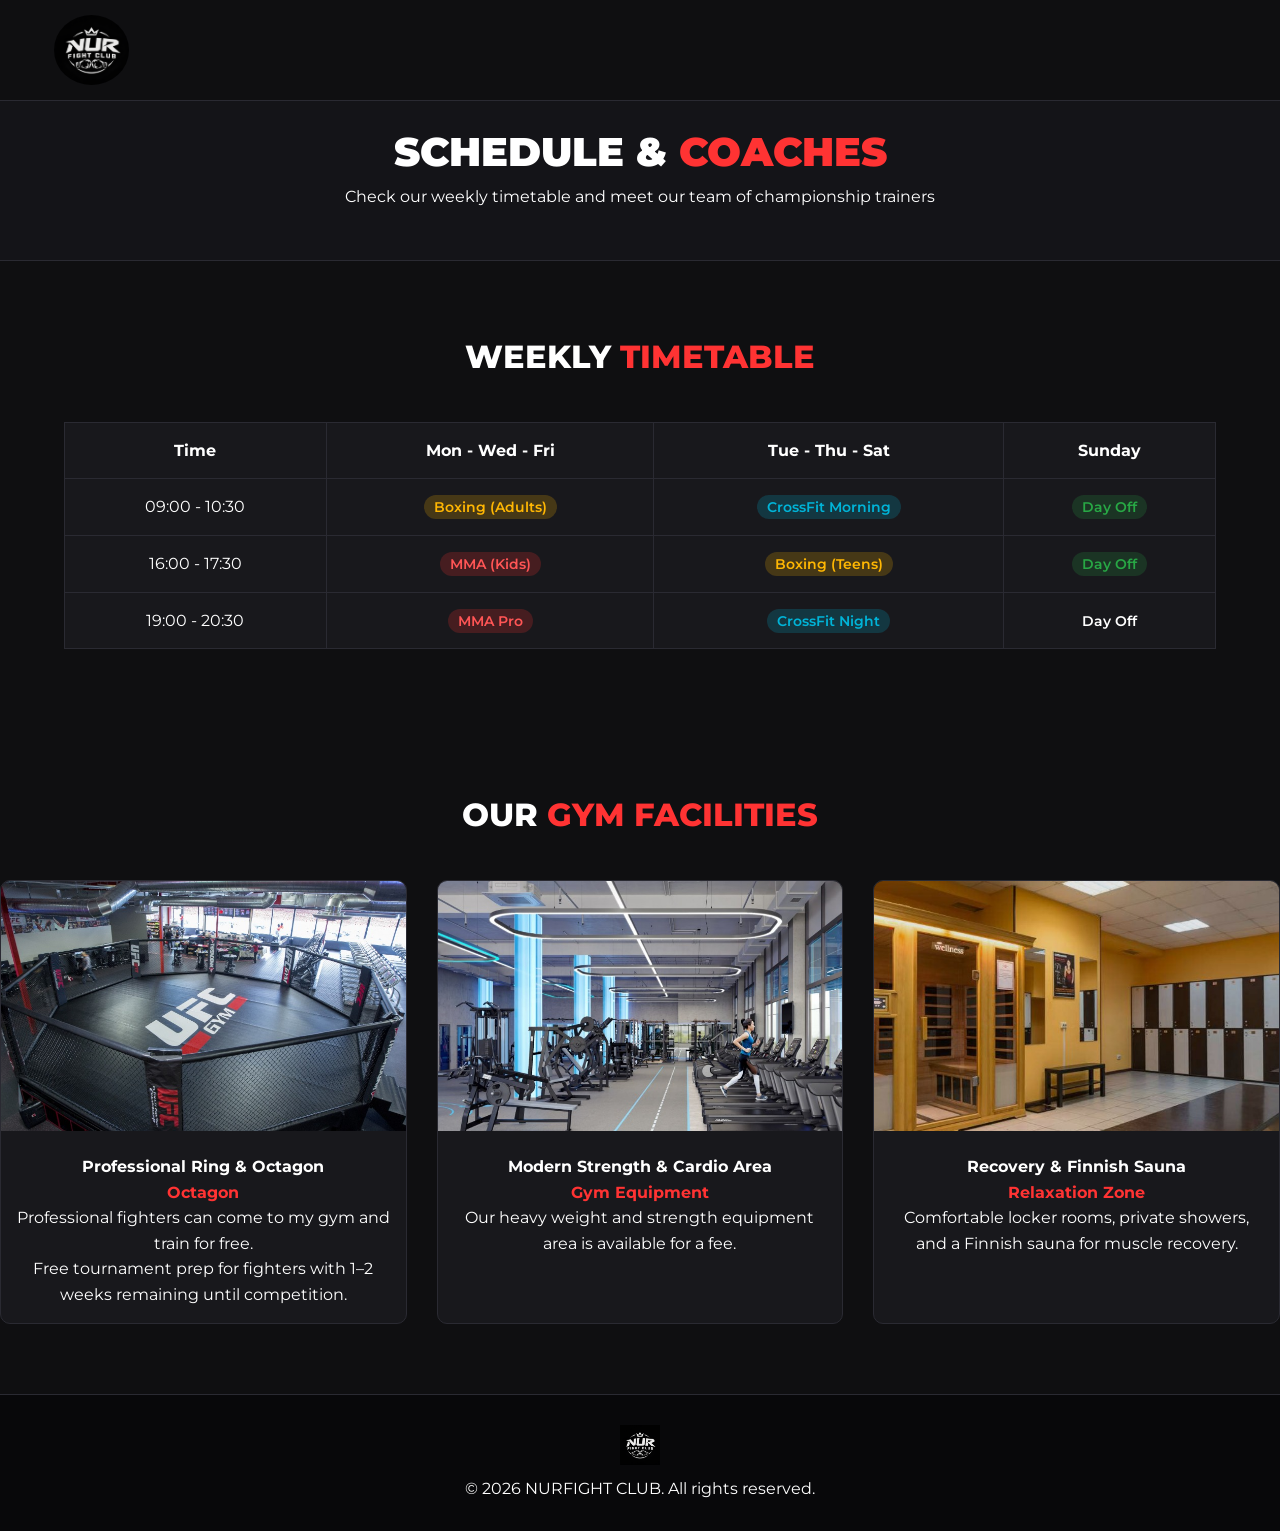
==== index.html @ b43239bb "Add files via upload" ====
<!DOCTYPE html>
<html lang="en">
<head>
  <meta charset="UTF-8">
  <meta name="viewport" content="width=device-width, initial-scale=1.0">
  <title>NURFIGHT CLUB | Schedule & Coaches</title>
  <link rel="stylesheet" href="style.css">
  <link rel="preconnect" href="https://fonts.googleapis.com">
  <link rel="preconnect" href="https://fonts.gstatic.com" crossorigin>
  <link href="https://fonts.googleapis.com/css2?family=Montserrat:wght@400;600;700;800;900&display=swap" rel="stylesheet">
  <link rel="stylesheet" href="https://cdnjs.cloudflare.com/ajax/libs/font-awesome/6.4.0/css/all.min.css">
</head>
<body>

  <nav class="navbar">
    <div class="container nav-container">
      <a href="index.html" class="logo">
        <img src="logo.png.png" alt="NURFIGHT CLUB Logo" style="height: 70px;  width: 75px; border-radius: 50%; vertical-align: middle; transform: translateX(-10px);">
      </a>
      
      <ul class="nav-links">
        
      </ul>
      
    </div>
  </nav>

  <!-- Page Header Banner -->
  <header class="page-header">
    <div class="container">
      <h1>SCHEDULE & <span>COACHES</span></h1>
      <p>Check our weekly timetable and meet our team of championship trainers</p>
    </div>
  </header>

  <!-- Schedule Table Section -->
  <section class="section schedule-section">
    <div class="container">
      <div class="section-header center">
        <h2 class="section-title">WEEKLY <span>TIMETABLE</span></h2>
      </div>

      <div class="table-responsive">
        <table class="schedule-table">
          <thead>
            <tr>
              <th>Time</th>
              <th>Mon - Wed - Fri</th>
              <th>Tue - Thu - Sat</th>
              <th>Sunday</th>
            </tr>
          </thead>
          <tbody>
            <tr>
              <td>09:00 - 10:30</td>
              <td><span class="tag tag-box">Boxing (Adults)</span></td>
              <td><span class="tag tag-fit">CrossFit Morning</span></td>
              <td><span class="tag tag-free">Day Off</span></td>
            </tr>
            <tr>
              <td>16:00 - 17:30</td>
              <td><span class="tag tag-mma">MMA (Kids)</span></td>
              <td><span class="tag tag-box">Boxing (Teens)</span></td>
              <td><span class="tag tag-free">Day Off</span></td>
            </tr>
            <tr>
              <td>19:00 - 20:30</td>
              <td><span class="tag tag-mma">MMA Pro</span></td>
              <td><span class="tag tag-fit">CrossFit Night</span></td>
              <td><span class="tag tag-off">Day Off</span></td>
            </tr>
          </tbody>
        </table>
      </div>
    </div>
  </section>

  <!-- Coaches Section -->
  <section class="section coaches-section">
    <div class="container">
      <div class="section-header center">
        <h2 class="section-title">OUR <span>GYM FACILITIES</span></h2>
      </div>

      </div>

      <div class="grid-3">
        <!-- Facility Card 1 -->
        <div class="coach-card">
          <img src="photot.png3.jpeg" alt="Octagon & Ring Zone">
          <div class="coach-info">
            <h4>Professional Ring & Octagon</h4>
            <span class="role">Octagon</span>
            <p>Professional fighters can come to my gym and train for free.</p>
            <p>Free tournament prep for fighters with 1–2 weeks remaining until competition.</p>
          </div>
        </div>

        <!-- Facility Card 2 -->
        <div class="coach-card">
          <img src="photo.png4.jpeg" alt="Heavy Weights Zone">
          <div class="coach-info">
            <h4>Modern Strength & Cardio Area</h4>
            <span class="role">Gym Equipment</span>
            <p>Our heavy weight and strength equipment area is available for a fee.</p>
          </div>
        </div>

        <!-- Facility Card 3 -->
        <div class="coach-card">
          <img src="photo.png2.jpeg" alt="Recovery & Sauna Area">
          <div class="coach-info">
            <h4>Recovery & Finnish Sauna</h4>
            <span class="role">Relaxation Zone</span>
            <p>Comfortable locker rooms, private showers, and a Finnish sauna for muscle recovery.</p>
          </div>
        </div>
      </div>
    </div>
  </section>

  <!-- Footer -->
  <footer class="footer">
    <div class="container footer-content">
      <a href="index.html" class="logo">
        <img src="logo.png.png" alt="NURFIGHT CLUB Logo" style="height: 40px;">
      </a>
      <p>&copy; 2026 NURFIGHT CLUB. All rights reserved.</p>
    </div>
  </footer>

</body>
</html>
---- style.css ----
:root {
  --primary-color: #ff3333;
  --primary-hover: #cc0000;
  --bg-dark: #0f0f11;
  --bg-card: #18181c;
  --text-main: #ffffff;
  --text-muted: #a0a0aa;
  --border-color: #2a2a32;
  --font-family: 'Montserrat', sans-serif;
  --transition: all 0.3s ease;
}

* {
  margin: 0;
  padding: 0;
  box-sizing: border-box;
}

body {
  font-family: var(--font-family);
  background-color: var(--bg-dark);
  color: var(--text-main);
  line-height: 1.6;
}

.container {
  width: 90%;
  max-width: 1200px;
  margin: 0 auto;
}

.section {
  padding: 70px 0;
}

.section-title {
  font-size: 2rem;
  font-weight: 800;
  text-transform: uppercase;
}

.section-title span {
  color: var(--primary-color);
}

.center { text-align: center; margin-bottom: 40px; }

/* Grids */
.grid-2 {
  display: grid;
  grid-template-columns: repeat(2, 1fr);
  gap: 40px;
  align-items: center;
}

.grid-3 {
  display: grid;
  grid-template-columns: repeat(3, 1fr);
  gap: 30px;
}

/* Navbar */
.navbar {
  position: fixed;
  top: 0;
  left: 0;
  width: 100%;
  background: rgba(15, 15, 17, 0.95);
  backdrop-filter: blur(8px);
  z-index: 1000;
  padding: 15px 0;
  border-bottom: 1px solid var(--border-color);
}

.nav-container {
  display: flex;
  justify-content: space-between;
  align-items: center;
}

.logo {
  font-size: 1.5rem;
  font-weight: 900;
  color: #fff;
  text-decoration: none;
}

.logo span { color: var(--primary-color); }

.nav-links {
  display: flex;
  list-style: none;
  gap: 20px;
}

.nav-links a {
  color: var(--text-main);
  text-decoration: none;
  font-weight: 600;
}

.nav-links a.active, .nav-links a:hover {
  color: var(--primary-color);
}

/* Buttons */
.btn {
  display: inline-block;
  padding: 10px 24px;
  border-radius: 6px;
  font-weight: 700;
  text-decoration: none;
  text-transform: uppercase;
  transition: var(--transition);
  border: 2px solid transparent;
}

.btn-primary { background: var(--primary-color); color: #fff; }
.btn-primary:hover { background: var(--primary-hover); }

.btn-outline { background: transparent; border-color: #fff; color: #fff; }
.btn-outline:hover { background: #fff; color: #000; }

.full-width { width: 100%; text-align: center; }

/* Hero & Page Header */
.hero {
  position: relative;
  min-height: 80vh;
  display: flex;
  align-items: center;
  background: url('https://images.unsplash.com/photo-1517838277536-f5f99be501cd?auto=format&fit=crop&w=1920&q=80') center/cover;
  padding-top: 80px;
}

.hero-overlay {
  position: absolute;
  top: 0; left: 0; width: 100%; height: 100%;
  background: rgba(15, 15, 17, 0.85);
}

.hero-content { position: relative; z-index: 1; }

.page-header {
  padding: 120px 0 50px 0;
  background: #141418;
  text-align: center;
  border-bottom: 1px solid var(--border-color);
}

.page-header h1 { font-size: 2.5rem; font-weight: 900; }
.page-header h1 span { color: var(--primary-color); }

/* About & Services */
.about-img-box img {
  width: 100%;
  border-radius: 10px;
}

.card {
  background: var(--bg-card);
  padding: 25px;
  border-radius: 10px;
  border: 1px solid var(--border-color);
}

.service-icon {
  font-size: 2rem;
  color: var(--primary-color);
  margin-bottom: 15px;
}

/* Coaches */
.coach-card {
  background: var(--bg-card);
  border-radius: 10px;
  overflow: hidden;
  border: 1px solid var(--border-color);
  text-align: center;
}

.coach-card img {
  width: 100%;
  height: 250px;
  object-fit: cover;
}

.coach-info { padding: 15px; }
.coach-info .role { color: var(--primary-color); font-weight: 700; display: block; }

/* Schedule Table */
.table-responsive { overflow-x: auto; }
.schedule-table {
  width: 100%;
  border-collapse: collapse;
  background: var(--bg-card);
}

.schedule-table th, .schedule-table td {
  padding: 15px;
  text-align: center;
  border: 1px solid var(--border-color);
}

.tag {
  padding: 4px 10px;
  border-radius: 15px;
  font-size: 0.85rem;
  font-weight: 600;
}
.tag-mma { background: rgba(255, 51, 51, 0.2); color: #ff5555; }
.tag-box { background: rgba(255, 183, 3, 0.2); color: #ffb703; }
.tag-fit { background: rgba(0, 180, 216, 0.2); color: #00b4d8; }
.tag-free { background: rgba(40, 167, 69, 0.2); color: #28a745; }

/* Contact Form */
.contact-form-box {
  background: var(--bg-card);
  padding: 30px;
  border-radius: 10px;
  border: 1px solid var(--border-color);
}

.form-group { margin-bottom: 15px; }
.form-group label { display: block; margin-bottom: 5px; }
.form-group input {
  width: 100%;
  padding: 10px;
  background: var(--bg-dark);
  border: 1px solid var(--border-color);
  color: #fff;
  border-radius: 5px;
}

/* Footer */
.footer {
  background: #08080a;
  padding: 30px 0;
  text-align: center;
  border-top: 1px solid var(--border-color);
}

/* Responsive */
@media (max-width: 768px) {
  .grid-2, .grid-3 { grid-template-columns: 1fr; }
  .nav-links { display: none; }
}
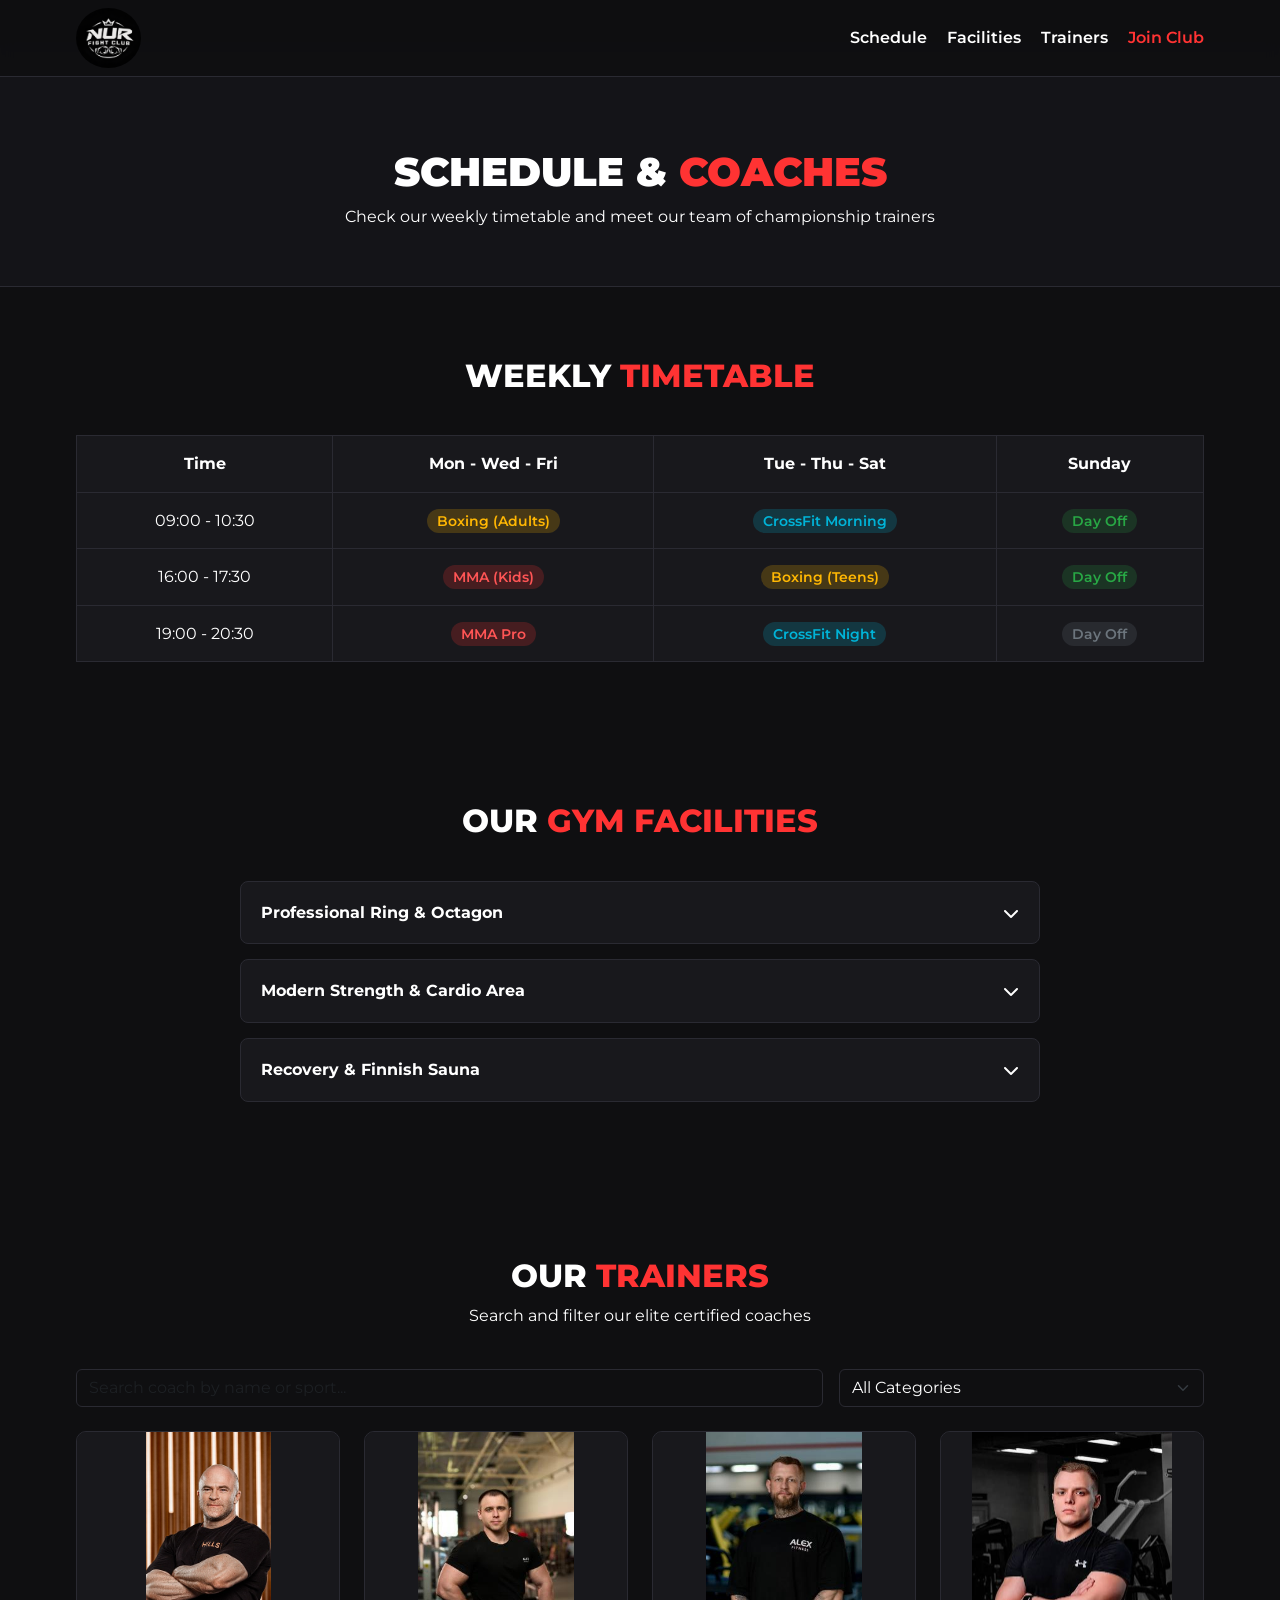
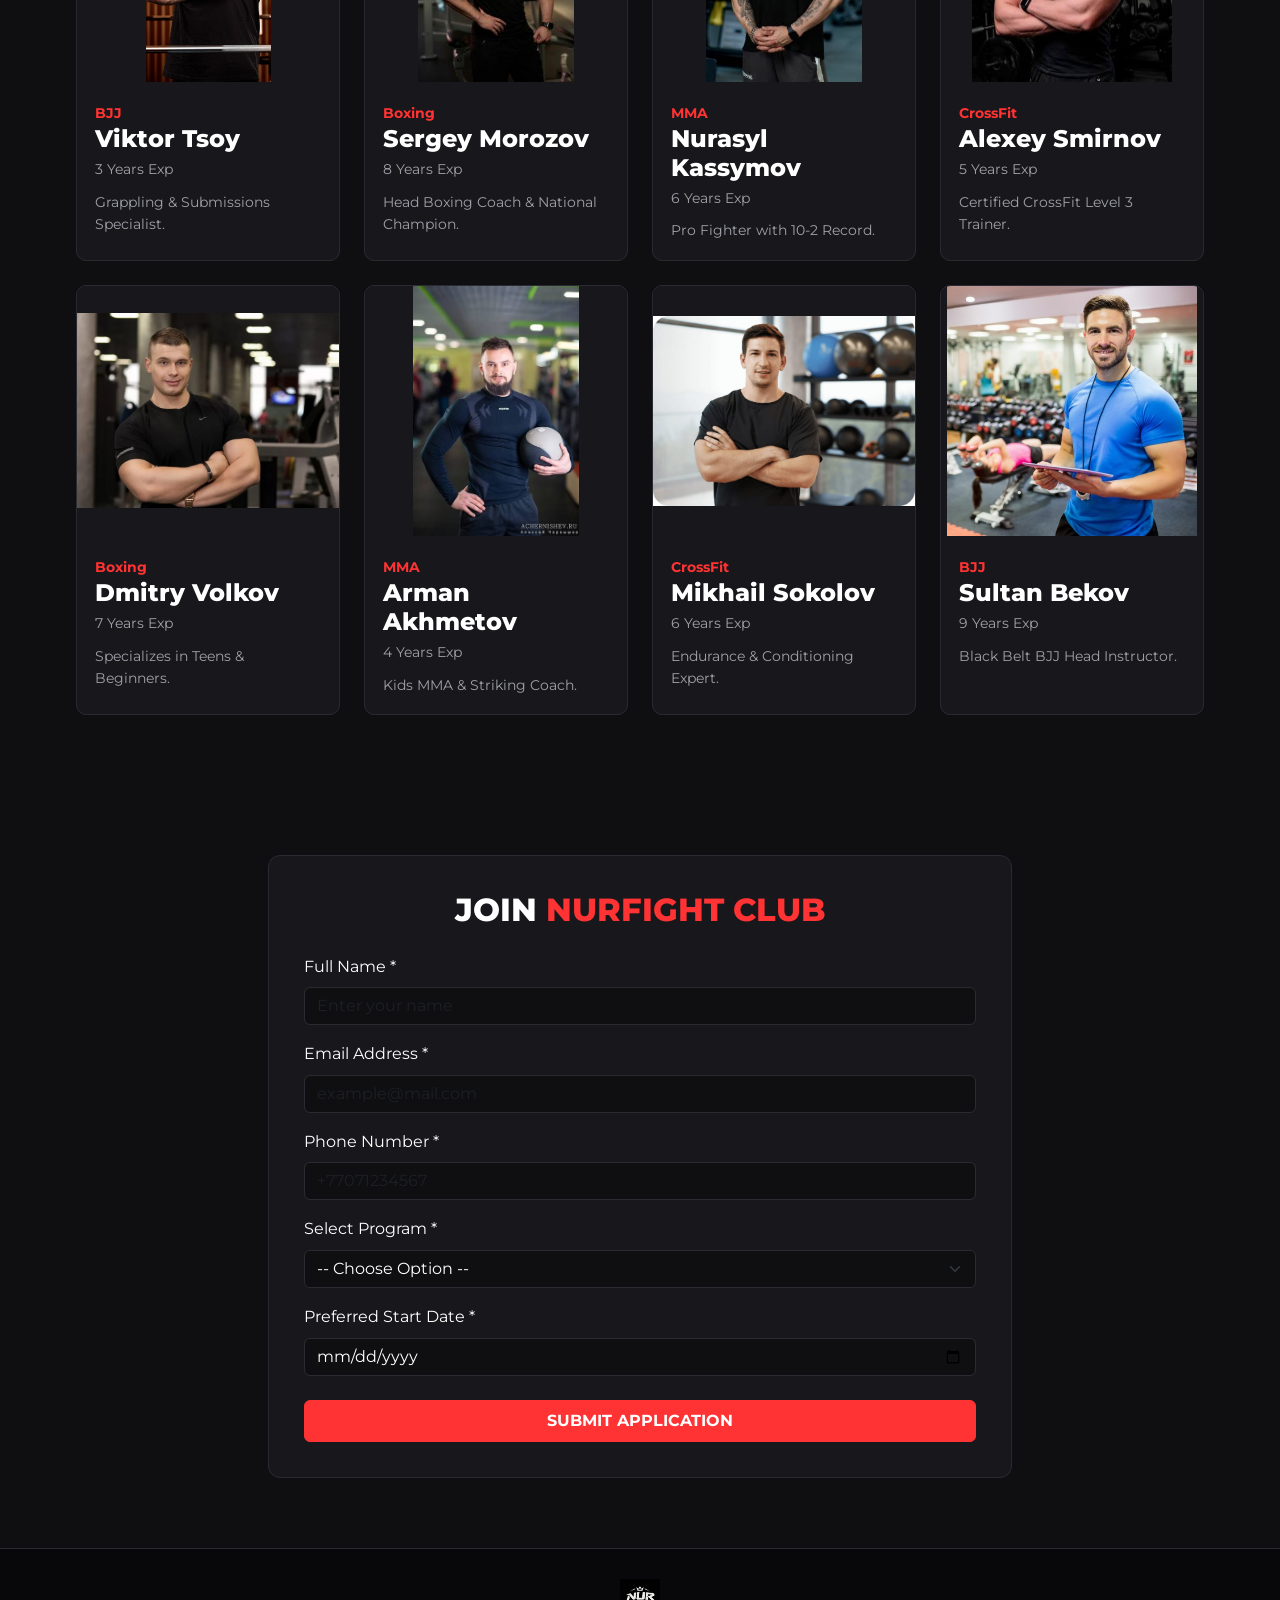
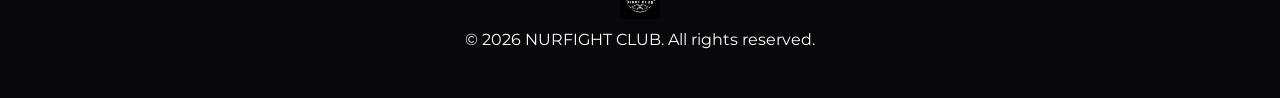
==== commit 3123b41d: "Add files via upload" ====
--- a/index.html
+++ b/index.html
@@ -4,6 +4,11 @@
   <meta charset="UTF-8">
   <meta name="viewport" content="width=device-width, initial-scale=1.0">
   <title>NURFIGHT CLUB | Schedule & Coaches</title>
+
+   
+      
+  <!-- Bootstrap 5 CSS -->
+  <link href="https://cdn.jsdelivr.net/npm/bootstrap@5.3.0/dist/css/bootstrap.min.css" rel="stylesheet">
   <link rel="stylesheet" href="style.css">
   <link rel="preconnect" href="https://fonts.googleapis.com">
   <link rel="preconnect" href="https://fonts.gstatic.com" crossorigin>
@@ -12,21 +17,28 @@
 </head>
 <body>
 
-  <nav class="navbar">
+  <!-- Navbar -->
+  <nav class="navbar navbar-expand-lg navbar-dark bg-custom fixed-top">
     <div class="container nav-container">
       <a href="index.html" class="logo">
-        <img src="logo.png.png" alt="NURFIGHT CLUB Logo" style="height: 70px;  width: 75px; border-radius: 50%; vertical-align: middle; transform: translateX(-10px);">
+        <img src="logo.png.png" alt="NURFIGHT CLUB Logo" style="height: 60px; width: 65px; border-radius: 50%;">
       </a>
-      
-      <ul class="nav-links">
-        
-      </ul>
-      
+      <button class="navbar-toggler" type="button" data-bs-toggle="collapse" data-bs-target="#navbarNav">
+        <span class="navbar-toggler-icon"></span>
+      </button>
+      <div class="collapse navbar-collapse" id="navbarNav">
+        <ul class="navbar-menu ms-auto">
+          <li><a href="#schedule" class="nav-link-custom active">Schedule</a></li>
+          <li><a href="#facilities" class="nav-link-custom">Facilities</a></li>
+          <li><a href="#trainers" class="nav-link-custom">Trainers</a></li>
+          <li><a href="#join" class="nav-link-custom">Join Club</a></li>
+        </ul>
+      </div>
     </div>
   </nav>
 
   <!-- Page Header Banner -->
-  <header class="page-header">
+  <header class="page-header mt-5">
     <div class="container">
       <h1>SCHEDULE & <span>COACHES</span></h1>
       <p>Check our weekly timetable and meet our team of championship trainers</p>
@@ -34,7 +46,7 @@
   </header>
 
   <!-- Schedule Table Section -->
-  <section class="section schedule-section">
+  <section id="schedule" class="section schedule-section">
     <div class="container">
       <div class="section-header center">
         <h2 class="section-title">WEEKLY <span>TIMETABLE</span></h2>
@@ -75,44 +87,146 @@
     </div>
   </section>
 
-  <!-- Coaches Section -->
-  <section class="section coaches-section">
+  <!-- Gym Facilities Accordion (jQuery Feature 1) -->
+  <section id="facilities" class="section facilities-section">
     <div class="container">
       <div class="section-header center">
         <h2 class="section-title">OUR <span>GYM FACILITIES</span></h2>
       </div>
 
-      </div>
-
-      <div class="grid-3">
-        <!-- Facility Card 1 -->
-        <div class="coach-card">
-          <img src="photot.png3.jpeg" alt="Octagon & Ring Zone">
-          <div class="coach-info">
-            <h4>Professional Ring & Octagon</h4>
-            <span class="role">Octagon</span>
-            <p>Professional fighters can come to my gym and train for free.</p>
-            <p>Free tournament prep for fighters with 1–2 weeks remaining until competition.</p>
-          </div>
-        </div>
-
-        <!-- Facility Card 2 -->
-        <div class="coach-card">
-          <img src="photo.png4.jpeg" alt="Heavy Weights Zone">
-          <div class="coach-info">
-            <h4>Modern Strength & Cardio Area</h4>
-            <span class="role">Gym Equipment</span>
-            <p>Our heavy weight and strength equipment area is available for a fee.</p>
-          </div>
-        </div>
-
-        <!-- Facility Card 3 -->
-        <div class="coach-card">
-          <img src="photo.png2.jpeg" alt="Recovery & Sauna Area">
-          <div class="coach-info">
-            <h4>Recovery & Finnish Sauna</h4>
-            <span class="role">Relaxation Zone</span>
-            <p>Comfortable locker rooms, private showers, and a Finnish sauna for muscle recovery.</p>
+      <div class="facilities-accordion">
+        
+        <!-- 1-ші пункт -->
+        <div class="accordion-item-custom">
+          <div class="accordion-header-custom">
+            <span>Professional Ring & Octagon</span>
+            <i class="fas fa-chevron-down"></i>
+          </div>
+          <div class="accordion-content-custom">
+            <!-- Осы жерге сурет қосылды -->
+            <img src="photot.png3.jpeg" alt="Octagon" style="width: 100%; height: 200px; object-fit: cover; border-radius: 6px; margin-bottom: 10px;">
+            <p>Octagon for professional fighters with full prep zone and equipment.</p>
+          </div>
+        </div>
+
+        <!-- 2-ші пункт -->
+        <div class="accordion-item-custom">
+          <div class="accordion-header-custom">
+            <span>Modern Strength & Cardio Area</span>
+            <i class="fas fa-chevron-down"></i>
+          </div>
+          <div class="accordion-content-custom">
+            <!-- Осы жерге сурет қосылды -->
+            <img src="photo.png4.jpeg" alt="Gym Equipment" style="width: 100%; height: 200px; object-fit: cover; border-radius: 6px; margin-bottom: 10px;">
+            <p>Heavy weight equipment, treadmills, assault bikes, and rowing machines.</p>
+          </div>
+        </div>
+
+        <!-- 3-ші пункт -->
+        <div class="accordion-item-custom">
+          <div class="accordion-header-custom">
+            <span>Recovery & Finnish Sauna</span>
+            <i class="fas fa-chevron-down"></i>
+          </div>
+          <div class="accordion-content-custom">
+            <!-- Осы жерге сурет қосылды -->
+            <img src="photo.png2.jpeg" alt="Sauna" style="width: 100%; height: 200px; object-fit: cover; border-radius: 6px; margin-bottom: 10px;">
+            <p>Finnish sauna, ice baths, locker rooms, and private showers for fast recovery.</p>
+          </div>
+        </div>
+
+      </div>
+    </div>
+  </section>
+
+  <!-- JS Functionality: Trainers Search & Filter (Criterion 3) -->
+  <section id="trainers" class="section trainers-section">
+    <div class="container">
+      <div class="section-header center">
+        <h2 class="section-title">OUR <span>TRAINERS</span></h2>
+        <p>Search and filter our elite certified coaches</p>
+      </div>
+
+      <!-- Controls -->
+      <div class="row g-3 mb-4">
+        <div class="col-md-8">
+          <input type="text" id="searchInput" class="form-control bg-dark text-white border-secondary" placeholder="Search coach by name or sport...">
+        </div>
+        <div class="col-md-4">
+          <select id="categoryFilter" class="form-select bg-dark text-white border-secondary">
+            <option value="All">All Categories</option>
+            <option value="Boxing">Boxing</option>
+            <option value="MMA">MMA</option>
+            <option value="CrossFit">CrossFit</option>
+            <option value="BJJ">BJJ</option>
+          </select>
+        </div>
+      </div>
+
+      <!-- Container where JS renders 8 trainer objects dynamically -->
+      <div id="trainersGrid" class="row g-4"></div>
+      <div id="noResults" class="text-center text-muted my-4 style-none" style="display: none;">
+        <h4>No trainers found matching your criteria</h4>
+      </div>
+    </div>
+  </section>
+
+  <!-- Bootstrap Form with JS Validation (Criterion 2 & 5) -->
+  <section id="join" class="section join-section">
+    <div class="container">
+      <div class="row justify-content-center">
+        <div class="col-lg-8">
+          <div class="contact-form-box">
+            <h2 class="section-title text-center mb-4">JOIN <span>NURFIGHT CLUB</span></h2>
+            
+            <div id="formSuccessAlert" class="alert alert-success d-none" role="alert">
+              <i class="fas fa-check-circle me-2"></i> Registration successful! Our manager will contact you soon.
+            </div>
+
+            <form id="membershipForm" novalidate>
+              <!-- Field 1: Full Name -->
+              <div class="form-group mb-3">
+                <label for="fullName" class="form-label">Full Name *</label>
+                <input type="text" class="form-control" id="fullName" placeholder="Enter your name">
+                <div class="invalid-feedback" id="fullNameError">Please enter at least 3 characters.</div>
+              </div>
+
+              <!-- Field 2: Email -->
+              <div class="form-group mb-3">
+                <label for="email" class="form-label">Email Address *</label>
+                <input type="email" class="form-control" id="email" placeholder="example@mail.com">
+                <div class="invalid-feedback" id="emailError">Please enter a valid email address.</div>
+              </div>
+
+              <!-- Field 3: Phone -->
+              <div class="form-group mb-3">
+                <label for="phone" class="form-label">Phone Number *</label>
+                <input type="tel" class="form-control" id="phone" placeholder="+77071234567">
+                <div class="invalid-feedback" id="phoneError">Phone number must be at least 10 digits.</div>
+              </div>
+
+              <!-- Field 4: Program Selection -->
+              <div class="form-group mb-3">
+                <label for="program" class="form-label">Select Program *</label>
+                <select class="form-select bg-dark text-white border-secondary" id="program">
+                  <option value="">-- Choose Option --</option>
+                  <option value="boxing">Boxing (Adults / Teens)</option>
+                  <option value="mma">MMA (Pro / Kids)</option>
+                  <option value="crossfit">CrossFit</option>
+                  <option value="vip">Personal Training (VIP)</option>
+                </select>
+                <div class="invalid-feedback" id="programError">Please select a program.</div>
+              </div>
+
+              <!-- Field 5: Preferred Start Date -->
+              <div class="form-group mb-4">
+                <label for="startDate" class="form-label">Preferred Start Date *</label>
+                <input type="date" class="form-control" id="startDate">
+                <div class="invalid-feedback" id="startDateError">Please choose a valid date.</div>
+              </div>
+
+              <button type="submit" class="btn btn-primary full-width py-2">Submit Application</button>
+            </form>
           </div>
         </div>
       </div>
@@ -125,9 +239,13 @@
       <a href="index.html" class="logo">
         <img src="logo.png.png" alt="NURFIGHT CLUB Logo" style="height: 40px;">
       </a>
-      <p>&copy; 2026 NURFIGHT CLUB. All rights reserved.</p>
+      <p class="mt-2">&copy; 2026 NURFIGHT CLUB. All rights reserved.</p>
     </div>
   </footer>
 
+  <!-- Scripts -->
+  <script src="https://code.jquery.com/jquery-3.6.4.min.js"></script>
+  <script src="https://cdn.jsdelivr.net/npm/bootstrap@5.3.0/dist/js/bootstrap.bundle.min.js"></script>
+  <script src="script.js"></script>
 </body>
 </html>
--- a/style.css
+++ b/style.css
@@ -45,104 +45,52 @@
 
 .center { text-align: center; margin-bottom: 40px; }
 
-/* Grids */
-.grid-2 {
-  display: grid;
-  grid-template-columns: repeat(2, 1fr);
-  gap: 40px;
-  align-items: center;
-}
-
-.grid-3 {
-  display: grid;
-  grid-template-columns: repeat(3, 1fr);
-  gap: 30px;
-}
-
-/* Navbar */
-.navbar {
-  position: fixed;
-  top: 0;
-  left: 0;
-  width: 100%;
-  background: rgba(15, 15, 17, 0.95);
+/* Navbar Custom */
+.bg-custom {
+  background: rgba(15, 15, 17, 0.95) !important;
   backdrop-filter: blur(8px);
-  z-index: 1000;
-  padding: 15px 0;
   border-bottom: 1px solid var(--border-color);
 }
 
-.nav-container {
-  display: flex;
-  justify-content: space-between;
-  align-items: center;
-}
-
-.logo {
-  font-size: 1.5rem;
-  font-weight: 900;
-  color: #fff;
-  text-decoration: none;
-}
-
-.logo span { color: var(--primary-color); }
-
-.nav-links {
+.navbar-menu {
   display: flex;
   list-style: none;
   gap: 20px;
-}
-
-.nav-links a {
+  margin: 0;
+  padding: 0;
+}
+
+.nav-link-custom {
   color: var(--text-main);
   text-decoration: none;
   font-weight: 600;
-}
-
-.nav-links a.active, .nav-links a:hover {
+  transition: var(--transition);
+}
+
+.nav-link-custom:hover, .nav-link-custom.active {
   color: var(--primary-color);
 }
 
 /* Buttons */
-.btn {
-  display: inline-block;
-  padding: 10px 24px;
-  border-radius: 6px;
+.btn-primary {
+  background: var(--primary-color) !important;
+  border-color: var(--primary-color) !important;
+  color: #fff !important;
   font-weight: 700;
-  text-decoration: none;
   text-transform: uppercase;
   transition: var(--transition);
-  border: 2px solid transparent;
-}
-
-.btn-primary { background: var(--primary-color); color: #fff; }
-.btn-primary:hover { background: var(--primary-hover); }
-
-.btn-outline { background: transparent; border-color: #fff; color: #fff; }
-.btn-outline:hover { background: #fff; color: #000; }
+}
+
+.btn-primary:hover {
+  background: var(--primary-hover) !important;
+  border-color: var(--primary-hover) !important;
+}
 
 .full-width { width: 100%; text-align: center; }
 
-/* Hero & Page Header */
-.hero {
-  position: relative;
-  min-height: 80vh;
-  display: flex;
-  align-items: center;
-  background: url('https://images.unsplash.com/photo-1517838277536-f5f99be501cd?auto=format&fit=crop&w=1920&q=80') center/cover;
-  padding-top: 80px;
-}
-
-.hero-overlay {
-  position: absolute;
-  top: 0; left: 0; width: 100%; height: 100%;
-  background: rgba(15, 15, 17, 0.85);
-}
-
-.hero-content { position: relative; z-index: 1; }
-
+/* Page Header */
 .page-header {
-  padding: 120px 0 50px 0;
+  padding: 100px 0 40px 0;
   background: #141418;
   text-align: center;
   border-bottom: 1px solid var(--border-color);
@@ -150,43 +98,6 @@
 
 .page-header h1 { font-size: 2.5rem; font-weight: 900; }
 .page-header h1 span { color: var(--primary-color); }
-
-/* About & Services */
-.about-img-box img {
-  width: 100%;
-  border-radius: 10px;
-}
-
-.card {
-  background: var(--bg-card);
-  padding: 25px;
-  border-radius: 10px;
-  border: 1px solid var(--border-color);
-}
-
-.service-icon {
-  font-size: 2rem;
-  color: var(--primary-color);
-  margin-bottom: 15px;
-}
-
-/* Coaches */
-.coach-card {
-  background: var(--bg-card);
-  border-radius: 10px;
-  overflow: hidden;
-  border: 1px solid var(--border-color);
-  text-align: center;
-}
-
-.coach-card img {
-  width: 100%;
-  height: 250px;
-  object-fit: cover;
-}
-
-.coach-info { padding: 15px; }
-.coach-info .role { color: var(--primary-color); font-weight: 700; display: block; }
 
 /* Schedule Table */
 .table-responsive { overflow-x: auto; }
@@ -212,24 +123,86 @@
 .tag-box { background: rgba(255, 183, 3, 0.2); color: #ffb703; }
 .tag-fit { background: rgba(0, 180, 216, 0.2); color: #00b4d8; }
 .tag-free { background: rgba(40, 167, 69, 0.2); color: #28a745; }
-
-/* Contact Form */
+.tag-off { background: rgba(108, 117, 125, 0.2); color: #6c757d; }
+
+/* Accordion (jQuery) */
+.facilities-accordion {
+  max-width: 800px;
+  margin: 0 auto;
+}
+
+.accordion-item-custom {
+  background: var(--bg-card);
+  border: 1px solid var(--border-color);
+  border-radius: 8px;
+  margin-bottom: 15px;
+  overflow: hidden;
+}
+
+.accordion-header-custom {
+  padding: 18px 20px;
+  cursor: pointer;
+  font-weight: 700;
+  display: flex;
+  justify-content: space-between;
+  align-items: center;
+  transition: var(--transition);
+}
+
+.accordion-header-custom:hover {
+  color: var(--primary-color);
+}
+
+.accordion-content-custom {
+  padding: 15px 20px;
+  display: none;
+  border-top: 1px solid var(--border-color);
+  color: var(--text-muted);
+}
+
+/* Coach/Trainer Card (JS Dynamic Rendering) */
+.trainer-card {
+  background: var(--bg-card);
+  border: 1px solid var(--border-color);
+  border-radius: 10px;
+  overflow: hidden;
+  transition: var(--transition);
+  height: 100%;
+}
+
+.trainer-card:hover {
+  transform: translateY(-5px);
+  border-color: var(--primary-color);
+}
+
+.trainer-card img {
+  width: 100%;
+  height: 220px;
+  object-fit: cover;
+}
+
+.trainer-info { padding: 18px; }
+.trainer-info h4 { font-weight: 800; margin-bottom: 5px; }
+.trainer-info .category { color: var(--primary-color); font-weight: 700; font-size: 0.9rem; }
+.trainer-info .exp { color: var(--text-muted); font-size: 0.85rem; display: block; margin-bottom: 10px; }
+
+/* Contact Form & Bootstrap Styling */
 .contact-form-box {
   background: var(--bg-card);
-  padding: 30px;
-  border-radius: 10px;
-  border: 1px solid var(--border-color);
-}
-
-.form-group { margin-bottom: 15px; }
-.form-group label { display: block; margin-bottom: 5px; }
-.form-group input {
-  width: 100%;
-  padding: 10px;
-  background: var(--bg-dark);
-  border: 1px solid var(--border-color);
-  color: #fff;
-  border-radius: 5px;
+  padding: 35px;
+  border-radius: 12px;
+  border: 1px solid var(--border-color);
+}
+
+.form-control {
+  background-color: var(--bg-dark) !important;
+  border-color: var(--border-color) !important;
+  color: #fff !important;
+}
+
+.form-control:focus, .form-select:focus {
+  border-color: var(--primary-color) !important;
+  box-shadow: 0 0 0 0.25rem rgba(255, 51, 51, 0.25) !important;
 }
 
 /* Footer */
@@ -239,9 +212,57 @@
   text-align: center;
   border-top: 1px solid var(--border-color);
 }
-
-/* Responsive */
-@media (max-width: 768px) {
-  .grid-2, .grid-3 { grid-template-columns: 1fr; }
-  .nav-links { display: none; }
+.trainer-card {
+  background: var(--bg-card);
+  border: 1px solid var(--border-color);
+  border-radius: 10px;
+  overflow: hidden;
+  transition: var(--transition);
+  height: 100%;
+}
+
+.trainer-card img {
+  width: 100%;
+  height: 250px;
+  object-fit: contain; 
+  background-color: #18181c; 
+  display: block;
+}
+
+.trainer-info {
+  padding: 18px;
+}
+
+.trainer-info h4 {
+  font-weight: 800;
+  margin-bottom: 5px;
+  color: #ffffff !important;
+}
+
+.trainer-info p {
+  color: #a0a0aa !important; 
+}
+.nav-link-custom {
+  color: var(--text-main);
+  text-decoration: none;
+  font-weight: 600;
+  transition: var(--transition);
+}
+
+/* Басылған немесе белсенді тұрған кездегі қызыл түс */
+.nav-link-custom.active, 
+.nav-link-custom:hover {
+  color: var(--primary-color) !important;
+}
+.form-select {
+  background-color: var(--bg-dark) !important;
+  color: #fff !important;
+  border: 1px solid var(--border-color) !important;
+  outline: none !important;
+  box-shadow: none !important;
+}
+
+.form-select:focus {
+  border-color: var(--primary-color) !important;
+  box-shadow: 0 0 0 0.25rem rgba(255, 51, 51, 0.25) !important;
 }
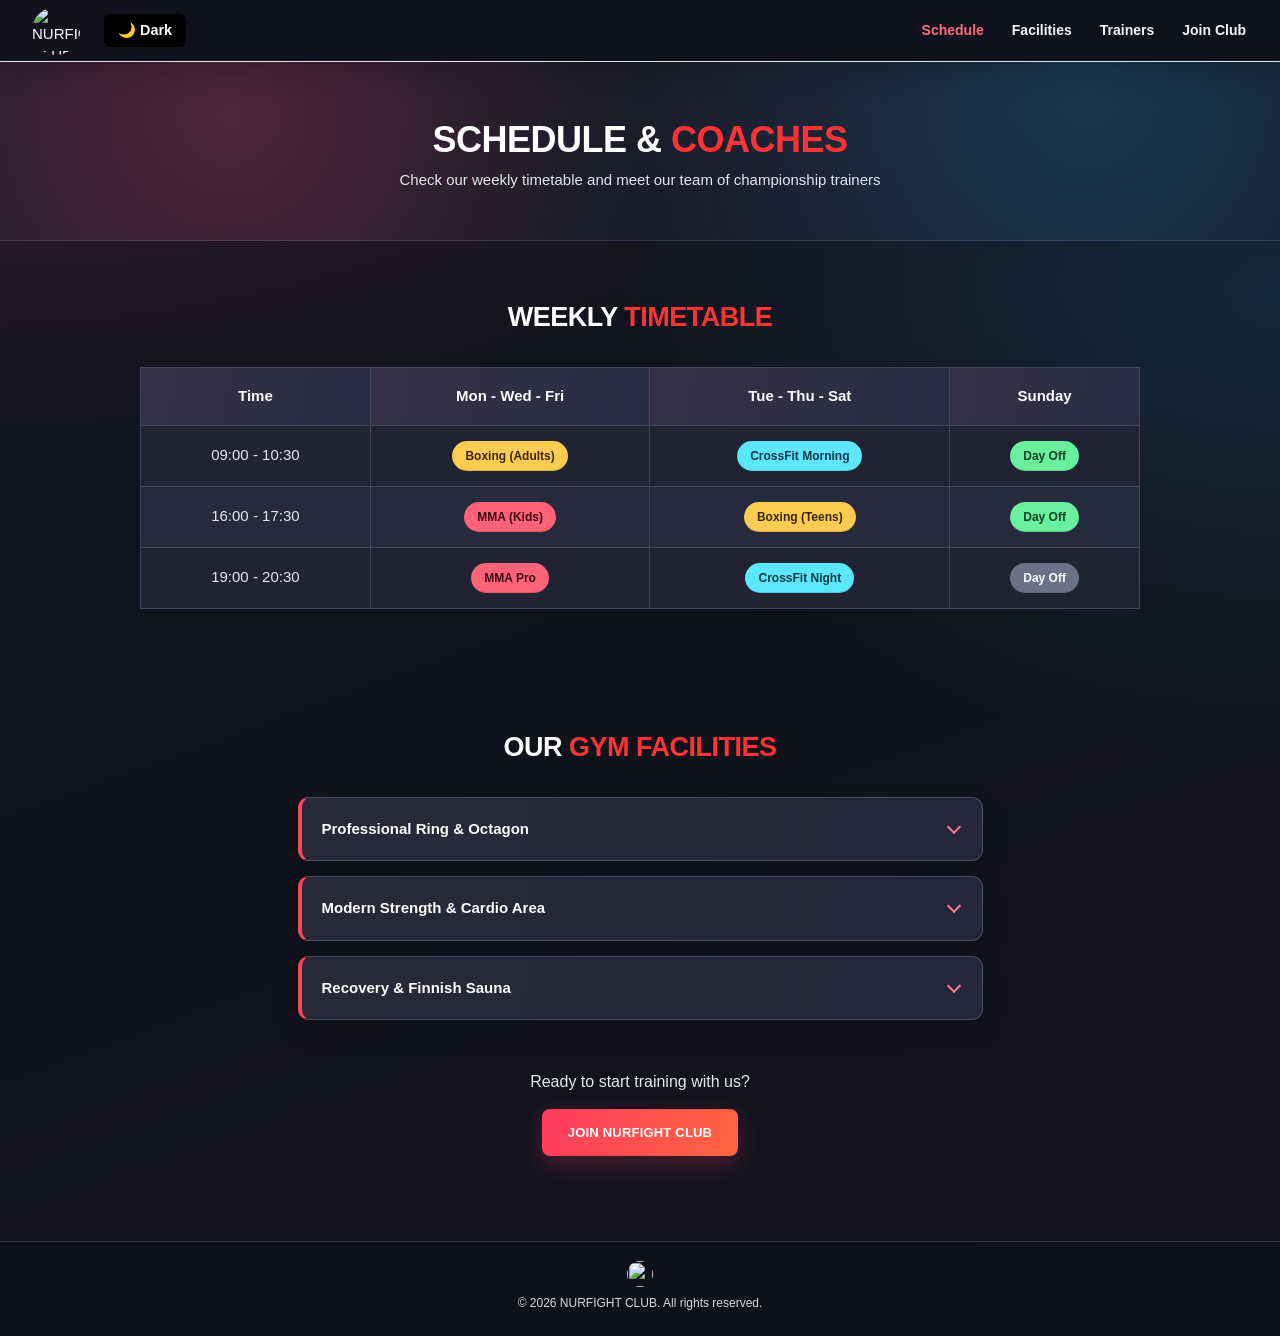
==== commit c8359907: "Add files via upload" ====
--- a/index.html
+++ b/index.html
@@ -1,251 +1,125 @@
-<!DOCTYPE html>
-<html lang="en">
-<head>
-  <meta charset="UTF-8">
-  <meta name="viewport" content="width=device-width, initial-scale=1.0">
-  <title>NURFIGHT CLUB | Schedule & Coaches</title>
-
-   
-      
-  <!-- Bootstrap 5 CSS -->
-  <link href="https://cdn.jsdelivr.net/npm/bootstrap@5.3.0/dist/css/bootstrap.min.css" rel="stylesheet">
-  <link rel="stylesheet" href="style.css">
-  <link rel="preconnect" href="https://fonts.googleapis.com">
-  <link rel="preconnect" href="https://fonts.gstatic.com" crossorigin>
-  <link href="https://fonts.googleapis.com/css2?family=Montserrat:wght@400;600;700;800;900&display=swap" rel="stylesheet">
-  <link rel="stylesheet" href="https://cdnjs.cloudflare.com/ajax/libs/font-awesome/6.4.0/css/all.min.css">
-</head>
-<body>
-
-  <!-- Navbar -->
-  <nav class="navbar navbar-expand-lg navbar-dark bg-custom fixed-top">
-    <div class="container nav-container">
-      <a href="index.html" class="logo">
-        <img src="logo.png.png" alt="NURFIGHT CLUB Logo" style="height: 60px; width: 65px; border-radius: 50%;">
-      </a>
-      <button class="navbar-toggler" type="button" data-bs-toggle="collapse" data-bs-target="#navbarNav">
-        <span class="navbar-toggler-icon"></span>
-      </button>
-      <div class="collapse navbar-collapse" id="navbarNav">
-        <ul class="navbar-menu ms-auto">
-          <li><a href="#schedule" class="nav-link-custom active">Schedule</a></li>
-          <li><a href="#facilities" class="nav-link-custom">Facilities</a></li>
-          <li><a href="#trainers" class="nav-link-custom">Trainers</a></li>
-          <li><a href="#join" class="nav-link-custom">Join Club</a></li>
-        </ul>
-      </div>
-    </div>
-  </nav>
-
-  <!-- Page Header Banner -->
-  <header class="page-header mt-5">
-    <div class="container">
-      <h1>SCHEDULE & <span>COACHES</span></h1>
-      <p>Check our weekly timetable and meet our team of championship trainers</p>
-    </div>
-  </header>
-
-  <!-- Schedule Table Section -->
-  <section id="schedule" class="section schedule-section">
-    <div class="container">
-      <div class="section-header center">
-        <h2 class="section-title">WEEKLY <span>TIMETABLE</span></h2>
-      </div>
-
-      <div class="table-responsive">
-        <table class="schedule-table">
-          <thead>
-            <tr>
-              <th>Time</th>
-              <th>Mon - Wed - Fri</th>
-              <th>Tue - Thu - Sat</th>
-              <th>Sunday</th>
-            </tr>
-          </thead>
-          <tbody>
-            <tr>
-              <td>09:00 - 10:30</td>
-              <td><span class="tag tag-box">Boxing (Adults)</span></td>
-              <td><span class="tag tag-fit">CrossFit Morning</span></td>
-              <td><span class="tag tag-free">Day Off</span></td>
-            </tr>
-            <tr>
-              <td>16:00 - 17:30</td>
-              <td><span class="tag tag-mma">MMA (Kids)</span></td>
-              <td><span class="tag tag-box">Boxing (Teens)</span></td>
-              <td><span class="tag tag-free">Day Off</span></td>
-            </tr>
-            <tr>
-              <td>19:00 - 20:30</td>
-              <td><span class="tag tag-mma">MMA Pro</span></td>
-              <td><span class="tag tag-fit">CrossFit Night</span></td>
-              <td><span class="tag tag-off">Day Off</span></td>
-            </tr>
-          </tbody>
-        </table>
-      </div>
-    </div>
-  </section>
-
-  <!-- Gym Facilities Accordion (jQuery Feature 1) -->
-  <section id="facilities" class="section facilities-section">
-    <div class="container">
-      <div class="section-header center">
-        <h2 class="section-title">OUR <span>GYM FACILITIES</span></h2>
-      </div>
-
-      <div class="facilities-accordion">
-        
-        <!-- 1-ші пункт -->
-        <div class="accordion-item-custom">
-          <div class="accordion-header-custom">
-            <span>Professional Ring & Octagon</span>
-            <i class="fas fa-chevron-down"></i>
-          </div>
-          <div class="accordion-content-custom">
-            <!-- Осы жерге сурет қосылды -->
-            <img src="photot.png3.jpeg" alt="Octagon" style="width: 100%; height: 200px; object-fit: cover; border-radius: 6px; margin-bottom: 10px;">
-            <p>Octagon for professional fighters with full prep zone and equipment.</p>
-          </div>
-        </div>
-
-        <!-- 2-ші пункт -->
-        <div class="accordion-item-custom">
-          <div class="accordion-header-custom">
-            <span>Modern Strength & Cardio Area</span>
-            <i class="fas fa-chevron-down"></i>
-          </div>
-          <div class="accordion-content-custom">
-            <!-- Осы жерге сурет қосылды -->
-            <img src="photo.png4.jpeg" alt="Gym Equipment" style="width: 100%; height: 200px; object-fit: cover; border-radius: 6px; margin-bottom: 10px;">
-            <p>Heavy weight equipment, treadmills, assault bikes, and rowing machines.</p>
-          </div>
-        </div>
-
-        <!-- 3-ші пункт -->
-        <div class="accordion-item-custom">
-          <div class="accordion-header-custom">
-            <span>Recovery & Finnish Sauna</span>
-            <i class="fas fa-chevron-down"></i>
-          </div>
-          <div class="accordion-content-custom">
-            <!-- Осы жерге сурет қосылды -->
-            <img src="photo.png2.jpeg" alt="Sauna" style="width: 100%; height: 200px; object-fit: cover; border-radius: 6px; margin-bottom: 10px;">
-            <p>Finnish sauna, ice baths, locker rooms, and private showers for fast recovery.</p>
-          </div>
-        </div>
-
-      </div>
-    </div>
-  </section>
-
-  <!-- JS Functionality: Trainers Search & Filter (Criterion 3) -->
-  <section id="trainers" class="section trainers-section">
-    <div class="container">
-      <div class="section-header center">
-        <h2 class="section-title">OUR <span>TRAINERS</span></h2>
-        <p>Search and filter our elite certified coaches</p>
-      </div>
-
-      <!-- Controls -->
-      <div class="row g-3 mb-4">
-        <div class="col-md-8">
-          <input type="text" id="searchInput" class="form-control bg-dark text-white border-secondary" placeholder="Search coach by name or sport...">
-        </div>
-        <div class="col-md-4">
-          <select id="categoryFilter" class="form-select bg-dark text-white border-secondary">
-            <option value="All">All Categories</option>
-            <option value="Boxing">Boxing</option>
-            <option value="MMA">MMA</option>
-            <option value="CrossFit">CrossFit</option>
-            <option value="BJJ">BJJ</option>
-          </select>
-        </div>
-      </div>
-
-      <!-- Container where JS renders 8 trainer objects dynamically -->
-      <div id="trainersGrid" class="row g-4"></div>
-      <div id="noResults" class="text-center text-muted my-4 style-none" style="display: none;">
-        <h4>No trainers found matching your criteria</h4>
-      </div>
-    </div>
-  </section>
-
-  <!-- Bootstrap Form with JS Validation (Criterion 2 & 5) -->
-  <section id="join" class="section join-section">
-    <div class="container">
-      <div class="row justify-content-center">
-        <div class="col-lg-8">
-          <div class="contact-form-box">
-            <h2 class="section-title text-center mb-4">JOIN <span>NURFIGHT CLUB</span></h2>
-            
-            <div id="formSuccessAlert" class="alert alert-success d-none" role="alert">
-              <i class="fas fa-check-circle me-2"></i> Registration successful! Our manager will contact you soon.
-            </div>
-
-            <form id="membershipForm" novalidate>
-              <!-- Field 1: Full Name -->
-              <div class="form-group mb-3">
-                <label for="fullName" class="form-label">Full Name *</label>
-                <input type="text" class="form-control" id="fullName" placeholder="Enter your name">
-                <div class="invalid-feedback" id="fullNameError">Please enter at least 3 characters.</div>
-              </div>
-
-              <!-- Field 2: Email -->
-              <div class="form-group mb-3">
-                <label for="email" class="form-label">Email Address *</label>
-                <input type="email" class="form-control" id="email" placeholder="example@mail.com">
-                <div class="invalid-feedback" id="emailError">Please enter a valid email address.</div>
-              </div>
-
-              <!-- Field 3: Phone -->
-              <div class="form-group mb-3">
-                <label for="phone" class="form-label">Phone Number *</label>
-                <input type="tel" class="form-control" id="phone" placeholder="+77071234567">
-                <div class="invalid-feedback" id="phoneError">Phone number must be at least 10 digits.</div>
-              </div>
-
-              <!-- Field 4: Program Selection -->
-              <div class="form-group mb-3">
-                <label for="program" class="form-label">Select Program *</label>
-                <select class="form-select bg-dark text-white border-secondary" id="program">
-                  <option value="">-- Choose Option --</option>
-                  <option value="boxing">Boxing (Adults / Teens)</option>
-                  <option value="mma">MMA (Pro / Kids)</option>
-                  <option value="crossfit">CrossFit</option>
-                  <option value="vip">Personal Training (VIP)</option>
-                </select>
-                <div class="invalid-feedback" id="programError">Please select a program.</div>
-              </div>
-
-              <!-- Field 5: Preferred Start Date -->
-              <div class="form-group mb-4">
-                <label for="startDate" class="form-label">Preferred Start Date *</label>
-                <input type="date" class="form-control" id="startDate">
-                <div class="invalid-feedback" id="startDateError">Please choose a valid date.</div>
-              </div>
-
-              <button type="submit" class="btn btn-primary full-width py-2">Submit Application</button>
-            </form>
-          </div>
-        </div>
-      </div>
-    </div>
-  </section>
-
-  <!-- Footer -->
-  <footer class="footer">
-    <div class="container footer-content">
-      <a href="index.html" class="logo">
-        <img src="logo.png.png" alt="NURFIGHT CLUB Logo" style="height: 40px;">
-      </a>
-      <p class="mt-2">&copy; 2026 NURFIGHT CLUB. All rights reserved.</p>
-    </div>
-  </footer>
-
-  <!-- Scripts -->
-  <script src="https://code.jquery.com/jquery-3.6.4.min.js"></script>
-  <script src="https://cdn.jsdelivr.net/npm/bootstrap@5.3.0/dist/js/bootstrap.bundle.min.js"></script>
-  <script src="script.js"></script>
-</body>
+<!doctype html>
+<html lang="en">
+<head>
+  <meta charset="UTF-8">
+  <meta name="viewport" content="width=device-width, initial-scale=1.0">
+  <meta name="theme-color" content="#0e0e11" id="theme-color-meta">
+  <title>Schedule &amp; Facilities | NURFIGHT CLUB</title>
+  <meta name="description" content="See the NURFIGHT CLUB weekly boxing, MMA and CrossFit timetable and explore our gym facilities.">
+  <script>
+    if (localStorage.getItem('nurfight-theme') === 'light') {
+      document.documentElement.setAttribute('data-theme', 'light');
+    }
+  </script>
+  <link rel="stylesheet" href="style.css">
+  <script src="script.js" defer></script>
+</head>
+<body data-page="schedule">
+  <header class="site-header">
+    <div class="container header-inner">
+      <!-- Логотип пен Батырма қатар тұру үшін бір блокқа немесе жақын орналастырылады -->
+      <div class="logo-with-theme" style="display: flex; align-items: center; gap: 12px;">
+        <a class="logo-link" href="index.html" aria-label="NURFIGHT CLUB home">
+          <img class="logo" src="images/logo.png.png" alt="NURFIGHT CLUB logo">
+        </a>
+        <button type="button" id="theme-toggle" class="theme-toggle-btn" aria-label="Switch mode">☀️ Light</button>
+      </div>
+
+      <button class="mobile-menu-toggle" aria-controls="main-nav" aria-expanded="false" aria-label="Open menu">
+        <span></span><span></span><span></span>
+      </button>
+
+      <nav class="main-nav" id="main-nav" aria-label="Main navigation">
+        <a href="index.html#schedule" data-nav="schedule">Schedule</a>
+        <a href="index.html#facilities" data-nav="facilities">Facilities</a>
+        <a href="trainers.html#trainers" data-nav="trainers">Trainers</a>
+        <a href="trainers.html#join" data-nav="join">Join Club</a>
+      </nav>
+    </div>
+  </header>
+
+  <main>
+    <section class="hero" id="schedule" aria-labelledby="hero-heading">
+      <div class="container hero-inner">
+        <h1 id="hero-heading">SCHEDULE &amp; <span>COACHES</span></h1>
+        <p>Check our weekly timetable and meet our team of championship trainers</p>
+      </div>
+    </section>
+
+    <section class="section schedule-section" aria-labelledby="timetable-heading">
+      <div class="container">
+        <h2 id="timetable-heading">WEEKLY <span>TIMETABLE</span></h2>
+        <div class="table-scroll" tabindex="0" role="region" aria-label="Weekly timetable; scroll horizontally on small screens">
+          <table class="timetable">
+            <thead>
+              <tr>
+                <th scope="col">Time</th>
+                <th scope="col">Mon - Wed - Fri</th>
+                <th scope="col">Tue - Thu - Sat</th>
+                <th scope="col">Sunday</th>
+              </tr>
+            </thead>
+            <tbody>
+              <tr>
+                <th scope="row">09:00 - 10:30</th>
+                <td><span class="schedule-pill boxing">Boxing (Adults)</span></td>
+                <td><span class="schedule-pill crossfit">CrossFit Morning</span></td>
+                <td><span class="schedule-pill dayoff">Day Off</span></td>
+              </tr>
+              <tr>
+                <th scope="row">16:00 - 17:30</th>
+                <td><span class="schedule-pill mma">MMA (Kids)</span></td>
+                <td><span class="schedule-pill boxing">Boxing (Teens)</span></td>
+                <td><span class="schedule-pill dayoff">Day Off</span></td>
+              </tr>
+              <tr>
+                <th scope="row">19:00 - 20:30</th>
+                <td><span class="schedule-pill mma">MMA Pro</span></td>
+                <td><span class="schedule-pill crossfit">CrossFit Night</span></td>
+                <td><span class="schedule-pill dayoff muted">Day Off</span></td>
+              </tr>
+            </tbody>
+          </table>
+        </div>
+      </div>
+    </section>
+
+    <section class="section facilities-section" id="facilities" aria-labelledby="facilities-heading">
+      <div class="container">
+        <h2 id="facilities-heading">OUR <span>GYM FACILITIES</span></h2>
+        <div class="accordion" aria-label="Facilities information">
+          <div class="accordion-item">
+            <h3><button class="accordion-trigger" type="button" aria-expanded="false" aria-controls="panel-ring" id="trigger-ring">Professional Ring &amp; Octagon <span class="chevron" aria-hidden="true"></span></button></h3>
+            <div class="accordion-panel" id="panel-ring" role="region" aria-labelledby="trigger-ring" hidden>
+              <p>Train your boxing, MMA and BJJ skills in a dedicated combat-sports environment, with practice spaces for technique, sparring and conditioning.</p>
+              <img src="images/photot.png3.jpeg" alt="Professional Ring & Octagon" class="facility-img">
+            </div>
+          </div>
+
+          <div class="accordion-item">
+            <h3><button class="accordion-trigger" type="button" aria-expanded="false" aria-controls="panel-strength" id="trigger-strength">Modern Strength &amp; Cardio Area <span class="chevron" aria-hidden="true"></span></button></h3>
+            <div class="accordion-panel" id="panel-strength" role="region" aria-labelledby="trigger-strength" hidden>
+              <p>Build your endurance and strength in a training area designed for conditioning, functional workouts and fitness preparation.</p>
+              <img src="images/photo.png4.jpeg" alt="Modern Strength & Cardio Area" class="facility-img">
+            </div>
+          </div>
+
+          <div class="accordion-item">
+            <h3><button class="accordion-trigger" type="button" aria-expanded="false" aria-controls="panel-recovery" id="trigger-recovery">Recovery &amp; Finnish Sauna <span class="chevron" aria-hidden="true"></span></button></h3>
+            <div class="accordion-panel" id="panel-recovery" role="region" aria-labelledby="trigger-recovery" hidden>
+              <p>Make recovery part of your routine. Relax after demanding sessions in the club's dedicated recovery and Finnish sauna area.</p>
+              <img src="images/photo.png2.jpeg" alt="Recovery & Finnish Sauna" class="facility-img">
+            </div>
+          </div>
+        </div>
+        <div class="section-cta"><p>Ready to start training with us?</p><a class="primary-button" href="trainers.html#join">JOIN NURFIGHT CLUB</a></div>
+      </div>
+    </section>
+  </main>
+
+  <footer class="site-footer">
+    <a href="index.html" aria-label="Back to NURFIGHT CLUB home"><img src="images/logo.png.png" alt=""></a>
+    <p>© 2026 NURFIGHT CLUB. All rights reserved.</p>
+  </footer>
+</body>
 </html>
--- a/style.css
+++ b/style.css
@@ -1,268 +1,698 @@
-:root {
-  --primary-color: #ff3333;
-  --primary-hover: #cc0000;
-  --bg-dark: #0f0f11;
-  --bg-card: #18181c;
-  --text-main: #ffffff;
-  --text-muted: #a0a0aa;
-  --border-color: #2a2a32;
-  --font-family: 'Montserrat', sans-serif;
-  --transition: all 0.3s ease;
-}
-
-* {
-  margin: 0;
-  padding: 0;
-  box-sizing: border-box;
-}
-
-body {
-  font-family: var(--font-family);
-  background-color: var(--bg-dark);
-  color: var(--text-main);
-  line-height: 1.6;
-}
-
-.container {
-  width: 90%;
-  max-width: 1200px;
-  margin: 0 auto;
-}
-
-.section {
-  padding: 70px 0;
-}
-
-.section-title {
-  font-size: 2rem;
-  font-weight: 800;
-  text-transform: uppercase;
-}
-
-.section-title span {
-  color: var(--primary-color);
-}
-
-.center { text-align: center; margin-bottom: 40px; }
-
-/* Navbar Custom */
-.bg-custom {
-  background: rgba(15, 15, 17, 0.95) !important;
-  backdrop-filter: blur(8px);
-  border-bottom: 1px solid var(--border-color);
-}
-
-.navbar-menu {
-  display: flex;
-  list-style: none;
-  gap: 20px;
-  margin: 0;
-  padding: 0;
-}
-
-.nav-link-custom {
-  color: var(--text-main);
-  text-decoration: none;
-  font-weight: 600;
-  transition: var(--transition);
-}
-
-.nav-link-custom:hover, .nav-link-custom.active {
-  color: var(--primary-color);
-}
-
-/* Buttons */
-.btn-primary {
-  background: var(--primary-color) !important;
-  border-color: var(--primary-color) !important;
-  color: #fff !important;
-  font-weight: 700;
-  text-transform: uppercase;
-  transition: var(--transition);
-}
-
-.btn-primary:hover {
-  background: var(--primary-hover) !important;
-  border-color: var(--primary-hover) !important;
-}
-
-.full-width { width: 100%; text-align: center; }
-
-/* Page Header */
-.page-header {
-  padding: 100px 0 40px 0;
-  background: #141418;
-  text-align: center;
-  border-bottom: 1px solid var(--border-color);
-}
-
-.page-header h1 { font-size: 2.5rem; font-weight: 900; }
-.page-header h1 span { color: var(--primary-color); }
-
-/* Schedule Table */
-.table-responsive { overflow-x: auto; }
-.schedule-table {
-  width: 100%;
-  border-collapse: collapse;
-  background: var(--bg-card);
-}
-
-.schedule-table th, .schedule-table td {
-  padding: 15px;
-  text-align: center;
-  border: 1px solid var(--border-color);
-}
-
-.tag {
-  padding: 4px 10px;
-  border-radius: 15px;
-  font-size: 0.85rem;
-  font-weight: 600;
-}
-.tag-mma { background: rgba(255, 51, 51, 0.2); color: #ff5555; }
-.tag-box { background: rgba(255, 183, 3, 0.2); color: #ffb703; }
-.tag-fit { background: rgba(0, 180, 216, 0.2); color: #00b4d8; }
-.tag-free { background: rgba(40, 167, 69, 0.2); color: #28a745; }
-.tag-off { background: rgba(108, 117, 125, 0.2); color: #6c757d; }
-
-/* Accordion (jQuery) */
-.facilities-accordion {
-  max-width: 800px;
-  margin: 0 auto;
-}
-
-.accordion-item-custom {
-  background: var(--bg-card);
-  border: 1px solid var(--border-color);
-  border-radius: 8px;
-  margin-bottom: 15px;
-  overflow: hidden;
-}
-
-.accordion-header-custom {
-  padding: 18px 20px;
-  cursor: pointer;
-  font-weight: 700;
-  display: flex;
-  justify-content: space-between;
-  align-items: center;
-  transition: var(--transition);
-}
-
-.accordion-header-custom:hover {
-  color: var(--primary-color);
-}
-
-.accordion-content-custom {
-  padding: 15px 20px;
-  display: none;
-  border-top: 1px solid var(--border-color);
-  color: var(--text-muted);
-}
-
-/* Coach/Trainer Card (JS Dynamic Rendering) */
-.trainer-card {
-  background: var(--bg-card);
-  border: 1px solid var(--border-color);
-  border-radius: 10px;
-  overflow: hidden;
-  transition: var(--transition);
-  height: 100%;
-}
-
-.trainer-card:hover {
-  transform: translateY(-5px);
-  border-color: var(--primary-color);
-}
-
-.trainer-card img {
-  width: 100%;
-  height: 220px;
-  object-fit: cover;
-}
-
-.trainer-info { padding: 18px; }
-.trainer-info h4 { font-weight: 800; margin-bottom: 5px; }
-.trainer-info .category { color: var(--primary-color); font-weight: 700; font-size: 0.9rem; }
-.trainer-info .exp { color: var(--text-muted); font-size: 0.85rem; display: block; margin-bottom: 10px; }
-
-/* Contact Form & Bootstrap Styling */
-.contact-form-box {
-  background: var(--bg-card);
-  padding: 35px;
-  border-radius: 12px;
-  border: 1px solid var(--border-color);
-}
-
-.form-control {
-  background-color: var(--bg-dark) !important;
-  border-color: var(--border-color) !important;
-  color: #fff !important;
-}
-
-.form-control:focus, .form-select:focus {
-  border-color: var(--primary-color) !important;
-  box-shadow: 0 0 0 0.25rem rgba(255, 51, 51, 0.25) !important;
-}
-
-/* Footer */
-.footer {
-  background: #08080a;
-  padding: 30px 0;
-  text-align: center;
-  border-top: 1px solid var(--border-color);
-}
-.trainer-card {
-  background: var(--bg-card);
-  border: 1px solid var(--border-color);
-  border-radius: 10px;
-  overflow: hidden;
-  transition: var(--transition);
-  height: 100%;
-}
-
-.trainer-card img {
-  width: 100%;
-  height: 250px;
-  object-fit: contain; 
-  background-color: #18181c; 
-  display: block;
-}
-
-.trainer-info {
-  padding: 18px;
-}
-
-.trainer-info h4 {
-  font-weight: 800;
-  margin-bottom: 5px;
-  color: #ffffff !important;
-}
-
-.trainer-info p {
-  color: #a0a0aa !important; 
-}
-.nav-link-custom {
-  color: var(--text-main);
-  text-decoration: none;
-  font-weight: 600;
-  transition: var(--transition);
-}
-
-/* Басылған немесе белсенді тұрған кездегі қызыл түс */
-.nav-link-custom.active, 
-.nav-link-custom:hover {
-  color: var(--primary-color) !important;
-}
-.form-select {
-  background-color: var(--bg-dark) !important;
-  color: #fff !important;
-  border: 1px solid var(--border-color) !important;
-  outline: none !important;
-  box-shadow: none !important;
-}
-
-.form-select:focus {
-  border-color: var(--primary-color) !important;
-  box-shadow: 0 0 0 0.25rem rgba(255, 51, 51, 0.25) !important;
+:root { --bg:#0e0e11; --panel:#1a191f; --panel-light:#202027; --border:#28272f; --text:#f9f9fa; --muted:#a2a0aa; --red:#ff333b; --focus:#ff747b; }
+*,*::before,*::after { box-sizing:border-box; }
+html { scroll-behavior:smooth; scroll-padding-top:78px; }
+body { margin:0; background:var(--bg); color:var(--text); font-family:Arial,Helvetica,sans-serif; font-size:14px; line-height:1.5; }
+a { color:inherit; text-decoration:none; }
+button,input,select { font:inherit; }
+button { cursor:pointer; }
+img { max-width:100%; display:block; }
+[hidden] { display:none !important; }
+.container { width:min(100% - 40px,1000px); margin-inline:auto; }
+.sr-only { position:absolute; width:1px; height:1px; overflow:hidden; clip:rect(0,0,0,0); white-space:nowrap; }
+:focus-visible { outline:2px solid var(--focus); outline-offset:3px; }
+.site-header { position:sticky; z-index:30; top:0; background:rgba(14,14,17,.97); border-bottom:1px solid #26252b; backdrop-filter:blur(14px); }
+.header-inner { display:flex; align-items:center; justify-content:space-between; min-height:61px; }
+.logo-link { display:inline-flex; align-items:center; }
+.logo { height:48px; width:48px; border-radius:50%; object-fit:cover; }
+.main-nav { display:flex; align-items:center; gap:24px; }
+.main-nav a { font-weight:700; font-size:14px; padding:20px 0; transition:color .2s ease; }
+.main-nav a:hover,.main-nav a.active { color:var(--red); }
+.mobile-menu-toggle { display:none; background:none; border:0; padding:8px; }
+.mobile-menu-toggle span { display:block; width:23px; height:2px; background:white; margin:5px 0; border-radius:4px; }
+.hero { background:#151419; border-bottom:1px solid #26252b; }
+.hero-inner { text-align:center; padding:56px 0 48px; }
+h1,h2,h3,p { margin-top:0; }
+h1,h2 { font-weight:800; letter-spacing:-.5px; text-align:center; line-height:1.2; }
+h1 { font-size:36px; margin-bottom:8px; }
+h2 { font-size:27px; margin-bottom:34px; }
+h1 span,h2 span { color:var(--red); }
+.hero p,.section-subtitle { text-align:center; color:#c8c5cb; font-size:15px; }
+.hero p { margin-bottom:0; }
+.section { padding:60px 0; }
+.schedule-section { padding-bottom:75px; }
+.table-scroll { overflow-x:auto; }
+.timetable { border-collapse:collapse; width:100%; min-width:690px; text-align:center; background:var(--panel); table-layout:fixed; }
+.timetable th,.timetable td { padding:12px 10px; border:1px solid var(--border); }
+.timetable thead th { padding:13px 10px; font-weight:700; }
+.timetable tbody th { font-weight:400; color:#c5c1cb; }
+.timetable thead th:first-child { width:23%; }
+.timetable thead th:nth-child(2) { width:28%; }
+.timetable thead th:nth-child(3) { width:30%; }
+.timetable thead th:last-child { width:19%; }
+.schedule-pill { display:inline-block; font-weight:700; padding:3px 12px; border-radius:50px; font-size:12px; white-space:nowrap; }
+.boxing { background:#43350e; color:#f3b900; }
+.mma { background:#421d22; color:#ff4856; }
+.crossfit { background:#0c3841; color:#14c1e0; }
+.dayoff { background:#153922; color:#32ac5d; }
+.dayoff.muted { background:#2c2c33; color:#9f9da6; }
+.facilities-section { padding-top:47px; padding-bottom:85px; }
+.accordion { width:min(100%,685px); margin:0 auto; display:grid; gap:12px; }
+.accordion-item { background:var(--panel); border:1px solid var(--border); border-radius:7px; overflow:hidden; }
+.accordion-item h3 { margin:0; }
+.accordion-trigger { display:flex; align-items:center; justify-content:space-between; text-align:left; gap:20px; width:100%; padding:17px 18px; color:#fff; background:transparent; border:0; font-size:14px; font-weight:700; }
+.accordion-trigger:hover { background:#232229; }
+.chevron { width:10px; height:10px; flex-shrink:0; border-right:2px solid #f3f3f3; border-bottom:2px solid #f3f3f3; transform:rotate(45deg); transition:transform .2s; margin-right:3px; margin-top:-5px; }
+.accordion-trigger[aria-expanded="true"] .chevron { transform:rotate(225deg); margin-top:5px; }
+.accordion-panel { border-top:1px solid var(--border); padding:15px 18px 18px; color:#bcbac4; }
+.accordion-panel p { margin:0; }
+.section-cta { text-align:center; margin-top:50px; }
+.section-cta p { margin-bottom:15px; color:#bdbbc5; }
+.primary-button { display:inline-flex; align-items:center; justify-content:center; background:var(--red); color:white; font-size:13px; font-weight:800; border:0; border-radius:4px; min-height:42px; padding:11px 26px; transition:background .2s,transform .2s; }
+.primary-button:hover { background:#e62331; transform:translateY(-1px); }
+.trainers-section { padding-top:60px; padding-bottom:42px; }
+.trainers-section h1 { font-size:30px; margin-bottom:10px; }
+.section-subtitle { margin-bottom:33px; }
+.filter-bar { display:grid; grid-template-columns:2fr 1fr; gap:14px; }
+.filter-bar input,.filter-bar select,.form-group input,.form-group select { background:#101014; width:100%; color:#eee; border:1px solid #2b2a32; border-radius:5px; min-height:37px; padding:8px 12px; outline:none; }
+.filter-bar input:focus,.filter-bar select:focus,.form-group input:focus,.form-group select:focus { border-color:var(--red); box-shadow:0 0 0 2px rgba(255,51,59,.12); }
+::placeholder { color:#77737e; opacity:1; }
+select { color-scheme:dark; }
+.result-count { color:#b8b6c0; font-size:12px; text-align:right; margin:8px 1px 12px; min-height:18px; }
+.trainer-grid { display:grid; grid-template-columns:repeat(4,minmax(0,1fr)); gap:16px; }
+.trainer-card { background:var(--panel); border:1px solid var(--border); border-radius:7px; overflow:hidden; display:flex; flex-direction:column; min-width:0; transition:transform .2s,border-color .2s; }
+.trainer-card:hover { transform:translateY(-3px); border-color:#4c4346; }
+.trainer-card img { width:100%; height:177px; object-fit:contain; object-position:center top; background:#151418; }
+.trainer-copy { padding:12px 13px 16px; }
+.trainer-sport { color:var(--red); font-size:12px; font-weight:800; margin:0 0 0; }
+.trainer-copy h2 { font-size:18px; text-align:left; line-height:1.2; letter-spacing:-.3px; margin:0 0 5px; }
+.experience { color:#85818d; font-size:12px; margin:0 0 11px; }
+.trainer-description { color:#a29da9; font-size:12px; margin:0; line-height:1.4; }
+.empty-state { text-align:center; padding:25px; color:var(--muted); }
+.join-section { padding:50px 0 70px; }
+.join-card { width:min(100%,528px); margin:0 auto; background:var(--panel); border:1px solid var(--border); border-radius:9px; padding:26px 24px 23px; }
+.join-card h2 { margin-bottom:22px; font-size:24px; }
+.form-group { margin-bottom:13px; }
+.form-group label { display:block; margin-bottom:5px; color:#e4e1e7; font-size:12px; }
+.form-group input,.form-group select { min-height:28px; height:30px; font-size:12px; padding:5px 9px; border-radius:4px; }
+.form-group select:invalid { color:#a7a2aa; }
+.form-group input[type="date"] { color-scheme:dark; }
+.submit-button { width:100%; margin-top:5px; min-height:30px; padding:6px 10px; font-size:12px; }
+.form-feedback { margin-top:14px; border:1px solid #31593e; background:#14271d; padding:12px; color:#c8eed4; border-radius:5px; font-size:13px; }
+.form-feedback strong { display:block; margin-bottom:4px; }
+.site-footer { text-align:center; padding:19px 15px 24px; background:#09090c; border-top:1px solid #26252b; }
+.site-footer a { display:inline-block; }
+.site-footer img { width:26px; height:26px; object-fit:cover; border-radius:50%; margin:0 auto 4px; }
+.site-footer p { margin:0; font-size:12px; color:#c4c1ca; }
+@media(max-width:800px) {
+  .container { width:min(100% - 32px,1000px); }
+  .trainer-grid { grid-template-columns:repeat(2,minmax(0,1fr)); }
+  .trainer-card img { height:210px; }
+  .section { padding-block:46px; }
+}
+@media(max-width:600px) {
+  html { scroll-padding-top:64px; }
+  .header-inner { min-height:60px; }
+  .mobile-menu-toggle { display:block; }
+  .main-nav { display:none; position:absolute; top:60px; left:0; width:100%; padding:12px 20px; background:#151419; border-bottom:1px solid #33313b; flex-direction:column; align-items:stretch; gap:0; }
+  .main-nav.open { display:flex; }
+  .main-nav a { padding:12px 0; }
+  .hero-inner { padding:47px 0 40px; }
+  h1 { font-size:28px; }
+  h2 { font-size:23px; }
+  .hero p,.section-subtitle { font-size:13px; }
+  .filter-bar { grid-template-columns:1fr; gap:9px; }
+  .trainer-grid { gap:12px; }
+  .trainer-card img { height:150px; }
+  .trainer-copy { padding:11px; }
+  .trainer-copy h2 { font-size:16px; }
+  .join-card { padding:23px 18px; }
+  .join-card h2 { font-size:20px; }
+}
+@media(max-width:410px) {
+  .trainer-grid { grid-template-columns:1fr; }
+  .trainer-card img { height:240px; }
+}
+@media(prefers-reduced-motion:reduce) { html { scroll-behavior:auto; } *,*::before,*::after { transition:none!important; } }
+
+
+
+:root {
+  --bg: #0e111c;
+  --panel: #212434;
+  --panel-light: #292e40;
+  --border: #3d4258;
+  --text: #ffffff;
+  --muted: #b4bdce;
+  --red: #ff4359;
+  --focus: #68edff;
+  --orange: #ffab39;
+  --cyan: #44dffc;
+}
+body {
+  background:
+    radial-gradient(ellipse 85% 42% at 4% 1%, rgba(255,67,89,.15),transparent 78%),
+    radial-gradient(ellipse 65% 44% at 100% 22%, rgba(45,190,255,.13),transparent 80%),
+    linear-gradient(160deg,#111523 0%,#10121b 52%,#141321 100%);
+  color: var(--text);
+  font-family: 'Segoe UI', Arial, Helvetica, sans-serif;
+  font-size: 15px;
+}
+.site-header {
+  background: rgba(15,19,29,.94);
+  border-bottom: 1px solid rgba(255,93,110,.35);
+  box-shadow: 0 7px 30px rgba(0,0,0,.2);
+}
+.logo {
+  box-shadow: 0 0 0 2px rgba(255,93,110,.32), 0 0 20px rgba(255,67,89,.18);
+}
+.main-nav a {
+  color: #f3f5ff;
+  padding: 11px 2px;
+  transition: color .2s ease, text-shadow .2s ease;
+}
+.main-nav a:hover, .main-nav a.active {
+  color: #ff6c79;
+  text-shadow: 0 0 14px rgba(255,74,105,.5);
+}
+.hero {
+  background:
+    radial-gradient(circle at 18% 30%,rgba(255,70,94,.22),transparent 34%),
+    radial-gradient(circle at 85% 20%,rgba(35,190,255,.17),transparent 40%),
+    linear-gradient(112deg,#211c2c 0%,#151b29 100%);
+  border-bottom: 1px solid rgba(111,120,154,.32);
+}
+.header-inner {
+  display: flex;
+  align-items: center;
+  justify-content: space-between; 
+  min-height: 61px;
+  width: 95%;
+}
+.hero p,.section-subtitle { color:#e0e7f6; }
+.section { position:relative; }
+.timetable {
+  background: rgba(33,36,52,.96);
+  box-shadow: 0 15px 35px rgba(0,0,0,.16),0 0 0 1px rgba(255,255,255,.035);
+}
+.timetable th,.timetable td {
+  border: 1px solid #41465e;
+  padding: 15px 10px;
+}
+.timetable thead th {
+  background:linear-gradient(100deg,#353047,#282c42);
+  color:#fff;
+  padding:17px 10px;
+}
+.timetable tbody tr:nth-child(even){ background:rgba(115,130,185,.075); }
+.timetable tbody tr:hover { background:rgba(255,78,104,.075); }
+.timetable tbody th { color:#e2e7f4; }
+.schedule-pill {
+  padding:6px 13px;
+  font-weight:800;
+  box-shadow:inset 0 -1px 0 rgba(0,0,0,.12);
+}
+.boxing { background:#ffcc52; color:#392500; }
+.mma { background:#ff6279; color:#3b0712; }
+.crossfit { background:#5ce7ff; color:#093847; }
+.dayoff { background:#6aef9e; color:#0a4225; }
+.dayoff.muted { background:#6b7287; color:white; }
+.accordion { gap:15px; }
+.accordion-item {
+  border:1px solid #4a4b65;
+  border-left:4px solid var(--red);
+  border-radius:11px;
+  background:linear-gradient(100deg,#282839,#222638);
+  box-shadow:0 10px 25px rgba(0,0,0,.13);
+  transition:transform .2s,border-color .2s, box-shadow .2s;
+}
+.accordion-item:hover {
+  border-color:#ff7181;
+  border-left-color:#ff7181;
+  transform:translateY(-2px);
+  box-shadow:0 12px 28px rgba(255,67,89,.11);
+}
+.accordion-trigger { color:#fff; font-size:15px; padding:20px; }
+.accordion-trigger:hover { background:rgba(255,255,255,.055); }
+.accordion-panel {
+  border-top:1px solid #4e516b;
+  background:rgba(18,22,34,.36);
+  color:#d9dfed;
+  padding:19px 22px;
+}
+.chevron { border-color:#ff7c8e; }
+.section-cta p { color:#e6e8f1; font-size:16px; }
+.primary-button {
+  background:linear-gradient(110deg,#ff3b5f 0%,#ff663e 100%);
+  color:#fff;
+  min-height:47px;
+  border-radius:8px;
+  box-shadow:0 8px 25px rgba(255,60,89,.25);
+  letter-spacing:.2px;
+  transition:transform .2s,filter .2s,box-shadow .2s;
+}
+.primary-button:hover {
+  background:linear-gradient(110deg,#ff516e,#ff844b);
+  filter:brightness(1.09);
+  transform:translateY(-3px);
+  box-shadow:0 11px 29px rgba(255,60,89,.43);
+}
+.filter-bar input,.filter-bar select,.form-group input,.form-group select {
+  background:#282d3d;
+  border:1px solid #525a75;
+  color:#fff;
+  border-radius:8px;
+  min-height:44px;
+}
+.filter-bar input:focus,.filter-bar select:focus,.form-group input:focus,.form-group select:focus {
+  border-color:#63e0f4;
+  box-shadow:0 0 0 3px rgba(99,224,244,.18);
+}
+::placeholder { color:#aeb8cf; opacity:1; }
+.result-count { color:#c3d2e9; }
+.trainer-grid { gap:19px; }
+.trainer-card {
+  background:linear-gradient(145deg,#2a2d40,#1e2332);
+  border:1px solid #50536e;
+  border-top:3px solid #ff526e;
+  border-radius:13px;
+  box-shadow:0 12px 25px rgba(0,0,0,.15);
+  transition:transform .22s,border-color .22s,box-shadow .22s;
+}
+.trainer-card:hover {
+  transform:translateY(-7px);
+  border-color:#ff697c;
+  box-shadow:0 16px 30px rgba(255,65,96,.17);
+}
+.trainer-card img {
+  height:195px;
+  background:linear-gradient(#2b3043,#1b1e2e);
+}
+.trainer-copy { padding:16px 15px 20px; }
+.trainer-sport { color:#ff8493; font-size:12px; letter-spacing:.3px; }
+.trainer-copy h2 { color:#fff; font-size:18px; margin-top:4px; }
+.experience { color:#c3cce0; }
+.trainer-description { color:#e0e4ee; }
+.join-section { padding-top:55px; }
+.join-card {
+  background:linear-gradient(160deg,#2b2d41,#1e2535);
+  border:1px solid #64647a;
+  border-top:4px solid #ff5068;
+  border-radius:15px;
+  padding:32px 30px;
+  box-shadow:0 22px 55px rgba(0,0,0,.23),0 0 44px rgba(255,67,89,.07);
+}
+.join-card h2 { font-size:26px; }
+.form-group { margin-bottom:16px; }
+.form-group label { color:#f1f4ff; font-size:13px; font-weight:600; margin-bottom:7px; }
+.form-group input,.form-group select {
+  min-height:42px;
+  height:42px;
+  font-size:14px;
+  padding:9px 12px;
+}
+.form-group select:invalid { color:#b8bfd1; }
+.submit-button { min-height:46px; font-size:13px; margin-top:12px; }
+.form-feedback {
+  background:#1b4038;
+  border-color:#55bc9b;
+  color:#daffed;
+}
+.site-footer { background:#0e101b; border-top:1px solid #33374b; }
+.site-footer p { color:#d1d9e9; }
+@media (max-width:800px) {
+  .trainer-card img { height:215px; }
+}
+@media (max-width:600px) {
+  .main-nav {
+    background:#23283a;
+    border-bottom:1px solid #5d5369;
+    box-shadow:0 12px 25px rgba(0,0,0,.25);
+  }
+  .hero-inner { padding:52px 0 45px; }
+  h1 { font-size:29px; }
+  h2 { font-size:24px; }
+  .trainer-card img { height:163px; }
+  .join-card { padding:25px 19px; }
+  .join-card h2 { font-size:22px; }
+}
+@media (max-width:410px) {
+  .trainer-card img { height:245px; }
+}
+.accordion-panel img.facility-img {
+    width: 100%;
+    max-width: 500px;
+    height: auto;
+    border-radius: 8px;
+    margin-top: 12px;
+    display: block;
+}
+
+[data-theme="light"] {
+  --bg: #f4f6fa;
+  --panel: #ffffff;
+  --panel-light: #e8ecf4;
+  --border: #d0d7de;
+  --text: #111418;
+  --muted: #57606a;
+  --red: #e0243b;
+  --focus: #0070f3;
+  --orange: #b86200;
+  --cyan: #008299;
+}
+
+[data-theme="light"] body {
+  background: 
+    radial-gradient(ellipse 85% 42% at 4% 1%, rgba(224,36,59,.08),transparent 78%),
+    radial-gradient(ellipse 65% 44% at 100% 22%, rgba(0,130,153,.07),transparent 80%),
+    linear-gradient(160deg,#f0f4f9 0%,#e4eaf2 52%,#eaedf4 100%);
+  color: var(--text);
+}
+
+[data-theme="light"] .site-header {
+  background: rgba(255,255,255,.94);
+  border-bottom: 1px solid rgba(224,36,59,.2);
+}
+
+[data-theme="light"] .main-nav a.active {
+  color: #111418 !important;
+  font-weight: 800;
+  border-bottom: none !important; /* Қызыл сызықты өшіреді */
+}
+
+
+[data-theme="light"] .timetable {
+  background: rgba(255,255,255,.96);
+  box-shadow: 0 15px 35px rgba(0,0,0,.08);
+}
+
+[data-theme="light"] .timetable thead th {
+  background: linear-gradient(100deg,#e1e6ed,#d0d7de);
+  color: #111418;
+}
+
+[data-theme="light"] .timetable tbody tr:nth-child(even) { background: rgba(0,0,0,.02); }
+[data-theme="light"] .timetable tbody tr:hover { background: rgba(224,36,59,.05); }
+[data-theme="light"] .timetable tbody th { color: #24292f; }
+
+[data-theme="light"] .accordion-item {
+  background: linear-gradient(100deg,#ffffff,#f6f8fa);
+  border-color: #d0d7de;
+}
+
+[data-theme="light"] .accordion-trigger { color: #111418; }
+[data-theme="light"] .accordion-panel {
+  background: rgba(240,244,249,.6);
+  color: #24292f;
+  border-top-color: #d0d7de;
+}
+
+[data-theme="light"] .trainer-card {
+  background: linear-gradient(145deg,#ffffff,#f0f4f9);
+  border-color: #d0d7de;
+}
+
+[data-theme="light"] .trainer-card img {
+  background: linear-gradient(#e1e6ed,#d0d7de);
+}
+
+[data-theme="light"] .trainer-copy h2 { color: #111418; }
+[data-theme="light"] .experience { color: #57606a; }
+[data-theme="light"] .trainer-description { color: #24292f; }
+
+[data-theme="light"] .join-card {
+  background: linear-gradient(160deg,#ffffff,#f0f4f9);
+  border-color: #d0d7de;
+}
+
+[data-theme="light"] .form-group label { color: #24292f; }
+[data-theme="light"] .filter-bar input, [data-theme="light"] .filter-bar select, 
+[data-theme="light"] .form-group input, [data-theme="light"] .form-group select {
+  background: #ffffff;
+  border-color: #d0d7de;
+  color: #111418;
+}
+[data-theme="light"] select { color-scheme: light; }
+
+[data-theme="light"] .site-footer {
+  background: #e6ebf2;
+  border-top: 1px solid #d0d7de;
+}
+[data-theme="light"] .site-footer p { color: #57606a; }
+[data-theme="light"] .join-card h2 {
+  color: #111418 !important;
+}
+
+[data-theme="light"] .form-group label {
+  color: #111418 !important;
+  font-weight: 700;
+}
+
+[data-theme="light"] .filter-bar input, 
+[data-theme="light"] .filter-bar select, 
+[data-theme="light"] .form-group input, 
+[data-theme="light"] .form-group select {
+  background: #ffffff !important;
+  border-color: #b0b8c4 !important;
+  color: #111418 !important;
+}
+
+[data-theme="light"] ::placeholder {
+  color: #68707a !important;
+  opacity: 1;
+}
+[data-theme="light"] .main-nav a.active {
+  color: #111418 !important;
+  font-weight: 800;
+  border-bottom: 2px solid var(--red);
+}
+[data-theme="light"] h1, 
+[data-theme="light"] h2 {
+  color: #111418 !important;
+}
+
+.theme-toggle-btn {
+  background: #18181d;
+  color: #f9f9fa;
+  border: 1.5px solid var(--red);
+  padding: 6px 14px;
+  border-radius: 6px;
+  font-size: 0.9rem;
+  font-weight: 600;
+  cursor: pointer;
+  margin-left: 12px;
+  transition: all 0.25s ease;
+  display: inline-flex;
+  align-items: center;
+  gap: 6px;
+}
+
+[data-theme="light"] .theme-toggle-btn {
+  background: #ffffff !important;
+  color: #111418 !important
+}
+
+.theme-toggle-btn:hover {
+  background-color: var(--red);
+  color: #ffffff;
+}
+
+.theme-toggle-btn:focus-visible {
+  outline: 3px solid var(--focus);
+  outline-offset: 3px;
+}
+[data-theme="light"] .main-nav a {
+  color: #111418 !important;
+}
+[data-theme="light"] .main-nav a:hover {
+  color: #000000 !important;
+}
+[data-theme="light"] .hero p, 
+[data-theme="light"] .section-subtitle {
+  color: #111418 !important;
+}
+h1, h2 {
+  color: #ffffff !important; 
+}
+
+h1 span, h2 span {
+  color: #ff3333 !important;
+}
+
+/* Light режим үшін */
+[data-theme="light"] h1, 
+[data-theme="light"] h2 {
+  color: #111418 !important; 
+}
+[data-theme="light"] h1, 
+[data-theme="light"] h2 {
+  color: #ffffff !important; 
+}
+
+[data-theme="light"] h1 span, 
+[data-theme="light"] h2 span {
+  color: #ff3333 !important; 
+}
+
+[data-theme="light"] .hero p, 
+[data-theme="light"] .section-subtitle {
+  color: #ffffff !important;
+}
+[data-theme="light"] .hero,
+[data-theme="light"] .hero-inner {
+  background: #ffffff !important;
+  background-image: none !important;
+}
+
+[data-theme="light"] .hero h1,
+[data-theme="light"] .hero p {
+  color: #111418 !important;
+}
+
+[data-theme="light"] .hero h1 span {
+  color: #ff3333 !important;
+}
+[data-theme="light"] h2 {
+  color: #111418 !important;
+}
+[data-theme="light"] h2 span {
+  color: #ff3333 !important;
+}
+[data-theme="light"] .timetable th,
+[data-theme="light"] .timetable td,
+[data-theme="light"] .timetable tbody th,
+[data-theme="light"] .timetable thead th {
+  color: #000000 !important;
+  font-weight: 700;
+}
+[data-theme="light"] h1,
+[data-theme="light"] h2,
+[data-theme="light"] .hero p,
+[data-theme="light"] .section-subtitle,
+[data-theme="light"] .results-count,
+[data-theme="light"] #coach-count,
+[data-theme="light"] p {
+  color: #111418 !important;
+}
+
+[data-theme="light"] h1 span,
+[data-theme="light"] h2 span {
+  color: #ff3333 !important;
+}
+.main-nav a,
+.main-nav a.active,
+.main-nav a:hover,
+[data-theme="light"] .main-nav a,
+[data-theme="light"] .main-nav a.active {
+  text-shadow: none !important;
+  box-shadow: none !important;
+  border-bottom: none !important;
+}
+
+.site-header,
+[data-theme="light"] .site-header {
+  border-bottom: 1px solid #e2e8f0 !important; 
+}
+.logo,
+.logo-link,
+[data-theme="light"] .logo {
+  border: none !important;
+  box-shadow: none !important;
+}
+
+.theme-toggle-btn,
+[data-theme="light"] .theme-toggle-btn {
+  border: 1.5px solid #111418 !important; 
+  box-shadow: none !important;
+}
+.theme-toggle-btn:hover {
+  border-color: #ffffff !important;
+  background: #222228 !important;
+  color: #ffffff !important;
+  box-shadow: none !important;
+}
+/* Dark режимде: таза қара фон, ақ жазу, ешқандай артық свет/көлеңке жоқ */
+.theme-toggle-btn,
+.theme-toggle-btn:hover,
+.theme-toggle-btn:active,
+.theme-toggle-btn:focus {
+  background: #000000 !important;
+  color: #ffffff !important;
+  border: 1.5px solid #ffffff !important;
+  box-shadow: none !important;
+  outline: none !important;
+}
+
+[data-theme="light"] .theme-toggle-btn,
+[data-theme="light"] .theme-toggle-btn:hover,
+[data-theme="light"] .theme-toggle-btn:active,
+[data-theme="light"] .theme-toggle-btn:focus {
+  background: #ffffff !important;
+  color: #000000 !important;
+  border: 1.5px solid #000000 !important;
+  box-shadow: none !important;
+  outline: none !important;
+}
+.theme-toggle-btn,
+.theme-toggle-btn:hover,
+.theme-toggle-btn:active,
+.theme-toggle-btn:focus {
+  background: #000000 !important;
+  color: #ffffff !important;
+  border: none !important;
+  box-shadow: none !important;
+  outline: none !important;
+}
+
+[data-theme="light"] .theme-toggle-btn,
+[data-theme="light"] .theme-toggle-btn:hover,
+[data-theme="light"] .theme-toggle-btn:active,
+[data-theme="light"] .theme-toggle-btn:focus {
+  background: #ffffff !important;
+  color: #000000 !important;
+  border: none !important;
+  box-shadow: none !important;
+  outline: none !important;
+}
+[data-theme="light"] .main-nav a:hover,
+[data-theme="light"] .main-nav a:active,
+[data-theme="light"] .main-nav a:focus,
+[data-theme="light"] .main-nav a.active {
+  color: #000000 !important;
+  font-weight: 800 !important;
+  text-shadow: 0 0 10px rgba(0, 0, 0, 0.75) !important;
+}
+.coach-card,
+.trainer-card,
+.coach-card:hover,
+.trainer-card:hover,
+[data-theme="light"] .coach-card,
+[data-theme="light"] .trainer-card,
+[data-theme="light"] .coach-card:hover,
+[data-theme="light"] .trainer-card:hover {
+  border: 1px solid #e2e8f0 !important; 
+  box-shadow: 0 4px 12px rgba(0, 0, 0, 0.08) !important; 
+}
+/* Барлық суреттерді пропорциясын бұзбай, бірдей биіктікте және ортасында ұстау */
+.coach-card img,
+.trainer-card img,
+.coach-img {
+  width: auto !important;
+  max-width: 100% !important;
+  height: 220px !important; /* Барлық 8 суреттің биіктігін дәл бірдей етеді */
+  object-fit: contain !important; /* Суретті кеспейді және жан-жаққа созбайды */
+  display: block !important;
+  margin: 0 auto !important; /* Суретті карточканың дәл ортасына қояды */
+}
+
+/* Суреттің артқы сұр фонын (контейнерін) барлық карточкада бірдей биіктікте ұстау */
+.coach-img-wrapper,
+.trainer-img-wrapper,
+.coach-card .img-box {
+  height: 220px !important;
+  background-color: #d8dee4 !important; /* Light режимдегі сұр фон */
+  display: flex !important;
+  justify-content: center !important;
+  align-items: center !important;
+  overflow: hidden !important;
+}
+/* Барлық 8 жаттықтырушының суретін дәл бірдей тік бұрышты көлемде жасау */
+.coach-card img,
+.trainer-card img,
+.coach-img {
+  width: 155px !important;      /* Жоғарғы 4 сурет сияқты тік бұрышты ені */
+  height: 210px !important;     /* Барлық 8 суреттің биіктігі бірдей */
+  object-fit: cover !important; /* Жалпақ суреттердің артық шеттерін қиып, пішінін бірдей етеді */
+  object-position: top center !important; /* Бастары кесіліп қалмауы үшін */
+  display: block !important;
+  margin: 0 auto !important;    /* Сұр фонның дәл ортасына қояды */
 }
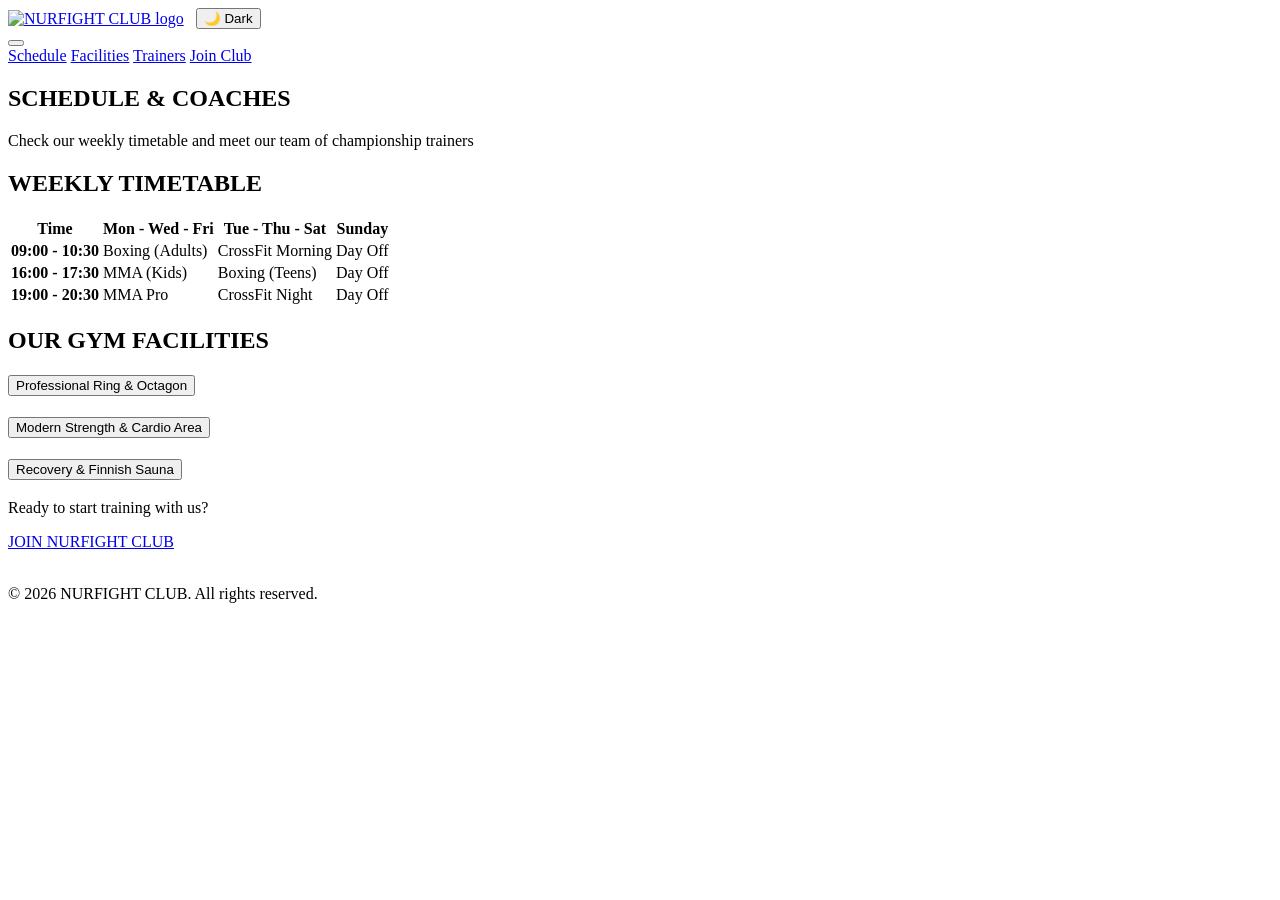
==== commit 56d48c08: "Add files via upload" ====
--- a/index.html
+++ b/index.html
@@ -17,7 +17,6 @@
 <body data-page="schedule">
   <header class="site-header">
     <div class="container header-inner">
-      <!-- Логотип пен Батырма қатар тұру үшін бір блокқа немесе жақын орналастырылады -->
       <div class="logo-with-theme" style="display: flex; align-items: center; gap: 12px;">
         <a class="logo-link" href="index.html" aria-label="NURFIGHT CLUB home">
           <img class="logo" src="images/logo.png.png" alt="NURFIGHT CLUB logo">
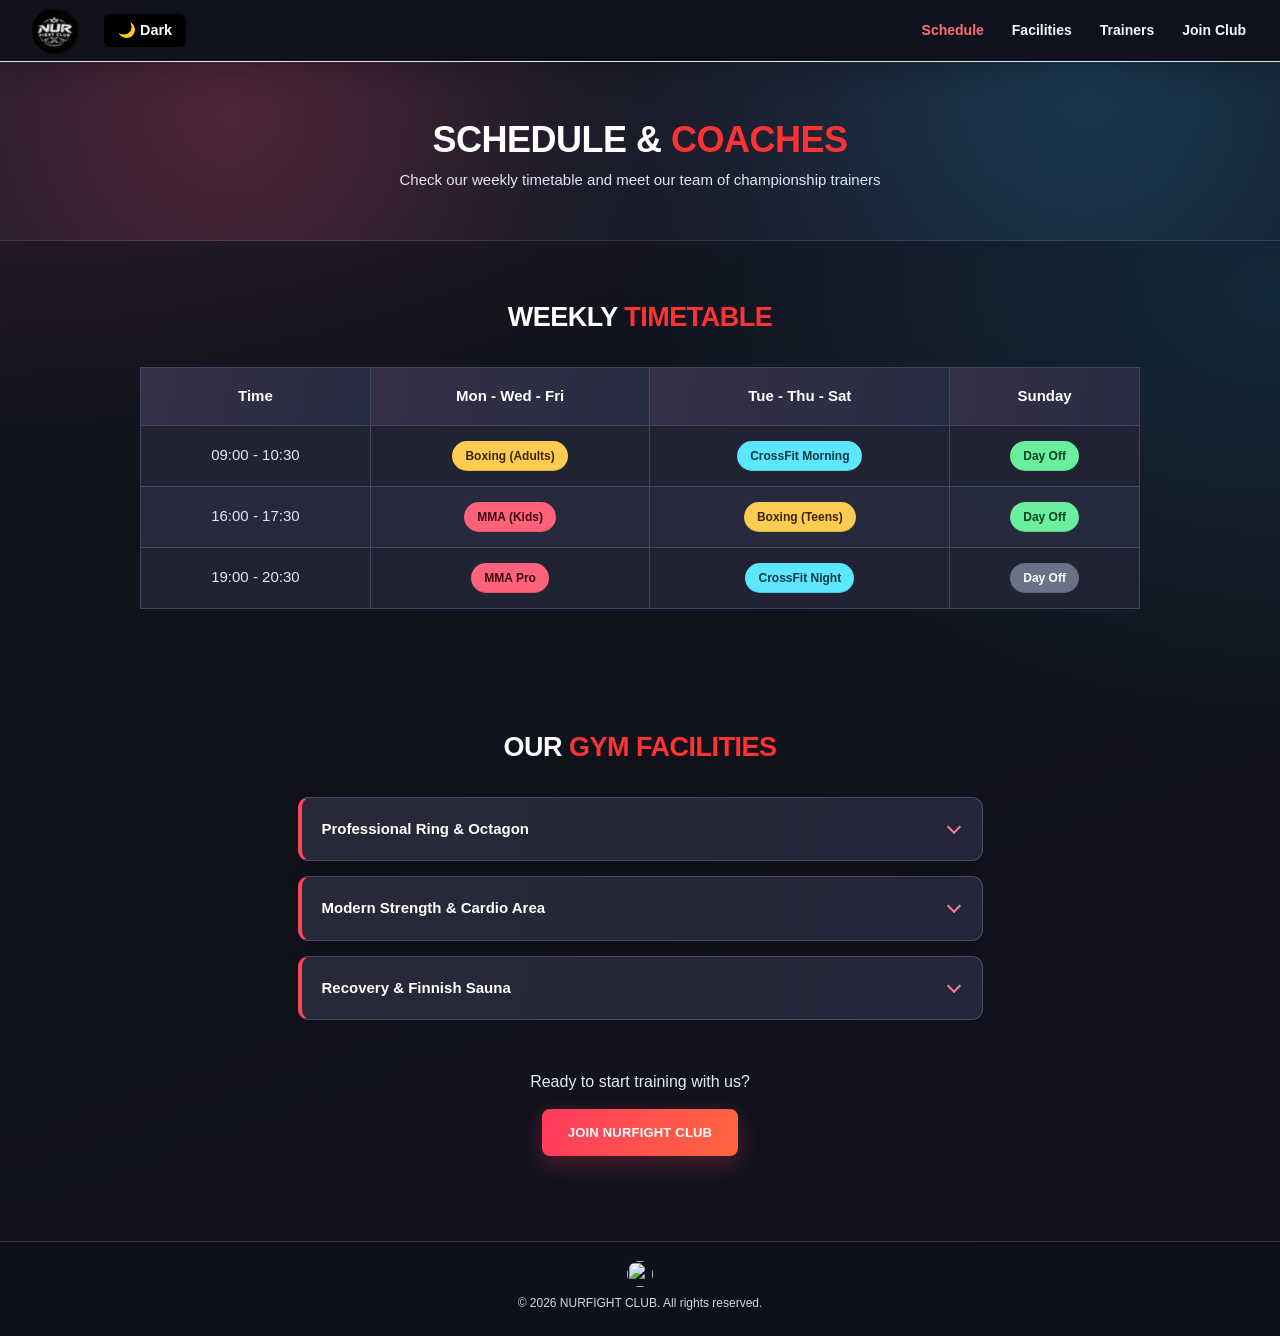
==== commit 2ec3d370: "Fix image source paths in index.html" ====
--- a/index.html
+++ b/index.html
@@ -19,7 +19,7 @@
     <div class="container header-inner">
       <div class="logo-with-theme" style="display: flex; align-items: center; gap: 12px;">
         <a class="logo-link" href="index.html" aria-label="NURFIGHT CLUB home">
-          <img class="logo" src="images/logo.png.png" alt="NURFIGHT CLUB logo">
+          <img class="logo" src="logo.png.png" alt="NURFIGHT CLUB logo">
         </a>
         <button type="button" id="theme-toggle" class="theme-toggle-btn" aria-label="Switch mode">☀️ Light</button>
       </div>
@@ -91,7 +91,7 @@
             <h3><button class="accordion-trigger" type="button" aria-expanded="false" aria-controls="panel-ring" id="trigger-ring">Professional Ring &amp; Octagon <span class="chevron" aria-hidden="true"></span></button></h3>
             <div class="accordion-panel" id="panel-ring" role="region" aria-labelledby="trigger-ring" hidden>
               <p>Train your boxing, MMA and BJJ skills in a dedicated combat-sports environment, with practice spaces for technique, sparring and conditioning.</p>
-              <img src="images/photot.png3.jpeg" alt="Professional Ring & Octagon" class="facility-img">
+              <img src="photot.png3.jpeg" alt="Professional Ring & Octagon" class="facility-img">
             </div>
           </div>
 
@@ -99,7 +99,7 @@
             <h3><button class="accordion-trigger" type="button" aria-expanded="false" aria-controls="panel-strength" id="trigger-strength">Modern Strength &amp; Cardio Area <span class="chevron" aria-hidden="true"></span></button></h3>
             <div class="accordion-panel" id="panel-strength" role="region" aria-labelledby="trigger-strength" hidden>
               <p>Build your endurance and strength in a training area designed for conditioning, functional workouts and fitness preparation.</p>
-              <img src="images/photo.png4.jpeg" alt="Modern Strength & Cardio Area" class="facility-img">
+              <img src="photo.png4.jpeg" alt="Modern Strength & Cardio Area" class="facility-img">
             </div>
           </div>
 
@@ -107,7 +107,7 @@
             <h3><button class="accordion-trigger" type="button" aria-expanded="false" aria-controls="panel-recovery" id="trigger-recovery">Recovery &amp; Finnish Sauna <span class="chevron" aria-hidden="true"></span></button></h3>
             <div class="accordion-panel" id="panel-recovery" role="region" aria-labelledby="trigger-recovery" hidden>
               <p>Make recovery part of your routine. Relax after demanding sessions in the club's dedicated recovery and Finnish sauna area.</p>
-              <img src="images/photo.png2.jpeg" alt="Recovery & Finnish Sauna" class="facility-img">
+              <img src="photo.png2.jpeg" alt="Recovery & Finnish Sauna" class="facility-img">
             </div>
           </div>
         </div>
@@ -121,4 +121,4 @@
     <p>© 2026 NURFIGHT CLUB. All rights reserved.</p>
   </footer>
 </body>
-</html>+</html>
--- a/style.css
+++ b/style.css
@@ -0,0 +1,698 @@
+:root { --bg:#0e0e11; --panel:#1a191f; --panel-light:#202027; --border:#28272f; --text:#f9f9fa; --muted:#a2a0aa; --red:#ff333b; --focus:#ff747b; }
+*,*::before,*::after { box-sizing:border-box; }
+html { scroll-behavior:smooth; scroll-padding-top:78px; }
+body { margin:0; background:var(--bg); color:var(--text); font-family:Arial,Helvetica,sans-serif; font-size:14px; line-height:1.5; }
+a { color:inherit; text-decoration:none; }
+button,input,select { font:inherit; }
+button { cursor:pointer; }
+img { max-width:100%; display:block; }
+[hidden] { display:none !important; }
+.container { width:min(100% - 40px,1000px); margin-inline:auto; }
+.sr-only { position:absolute; width:1px; height:1px; overflow:hidden; clip:rect(0,0,0,0); white-space:nowrap; }
+:focus-visible { outline:2px solid var(--focus); outline-offset:3px; }
+.site-header { position:sticky; z-index:30; top:0; background:rgba(14,14,17,.97); border-bottom:1px solid #26252b; backdrop-filter:blur(14px); }
+.header-inner { display:flex; align-items:center; justify-content:space-between; min-height:61px; }
+.logo-link { display:inline-flex; align-items:center; }
+.logo { height:48px; width:48px; border-radius:50%; object-fit:cover; }
+.main-nav { display:flex; align-items:center; gap:24px; }
+.main-nav a { font-weight:700; font-size:14px; padding:20px 0; transition:color .2s ease; }
+.main-nav a:hover,.main-nav a.active { color:var(--red); }
+.mobile-menu-toggle { display:none; background:none; border:0; padding:8px; }
+.mobile-menu-toggle span { display:block; width:23px; height:2px; background:white; margin:5px 0; border-radius:4px; }
+.hero { background:#151419; border-bottom:1px solid #26252b; }
+.hero-inner { text-align:center; padding:56px 0 48px; }
+h1,h2,h3,p { margin-top:0; }
+h1,h2 { font-weight:800; letter-spacing:-.5px; text-align:center; line-height:1.2; }
+h1 { font-size:36px; margin-bottom:8px; }
+h2 { font-size:27px; margin-bottom:34px; }
+h1 span,h2 span { color:var(--red); }
+.hero p,.section-subtitle { text-align:center; color:#c8c5cb; font-size:15px; }
+.hero p { margin-bottom:0; }
+.section { padding:60px 0; }
+.schedule-section { padding-bottom:75px; }
+.table-scroll { overflow-x:auto; }
+.timetable { border-collapse:collapse; width:100%; min-width:690px; text-align:center; background:var(--panel); table-layout:fixed; }
+.timetable th,.timetable td { padding:12px 10px; border:1px solid var(--border); }
+.timetable thead th { padding:13px 10px; font-weight:700; }
+.timetable tbody th { font-weight:400; color:#c5c1cb; }
+.timetable thead th:first-child { width:23%; }
+.timetable thead th:nth-child(2) { width:28%; }
+.timetable thead th:nth-child(3) { width:30%; }
+.timetable thead th:last-child { width:19%; }
+.schedule-pill { display:inline-block; font-weight:700; padding:3px 12px; border-radius:50px; font-size:12px; white-space:nowrap; }
+.boxing { background:#43350e; color:#f3b900; }
+.mma { background:#421d22; color:#ff4856; }
+.crossfit { background:#0c3841; color:#14c1e0; }
+.dayoff { background:#153922; color:#32ac5d; }
+.dayoff.muted { background:#2c2c33; color:#9f9da6; }
+.facilities-section { padding-top:47px; padding-bottom:85px; }
+.accordion { width:min(100%,685px); margin:0 auto; display:grid; gap:12px; }
+.accordion-item { background:var(--panel); border:1px solid var(--border); border-radius:7px; overflow:hidden; }
+.accordion-item h3 { margin:0; }
+.accordion-trigger { display:flex; align-items:center; justify-content:space-between; text-align:left; gap:20px; width:100%; padding:17px 18px; color:#fff; background:transparent; border:0; font-size:14px; font-weight:700; }
+.accordion-trigger:hover { background:#232229; }
+.chevron { width:10px; height:10px; flex-shrink:0; border-right:2px solid #f3f3f3; border-bottom:2px solid #f3f3f3; transform:rotate(45deg); transition:transform .2s; margin-right:3px; margin-top:-5px; }
+.accordion-trigger[aria-expanded="true"] .chevron { transform:rotate(225deg); margin-top:5px; }
+.accordion-panel { border-top:1px solid var(--border); padding:15px 18px 18px; color:#bcbac4; }
+.accordion-panel p { margin:0; }
+.section-cta { text-align:center; margin-top:50px; }
+.section-cta p { margin-bottom:15px; color:#bdbbc5; }
+.primary-button { display:inline-flex; align-items:center; justify-content:center; background:var(--red); color:white; font-size:13px; font-weight:800; border:0; border-radius:4px; min-height:42px; padding:11px 26px; transition:background .2s,transform .2s; }
+.primary-button:hover { background:#e62331; transform:translateY(-1px); }
+.trainers-section { padding-top:60px; padding-bottom:42px; }
+.trainers-section h1 { font-size:30px; margin-bottom:10px; }
+.section-subtitle { margin-bottom:33px; }
+.filter-bar { display:grid; grid-template-columns:2fr 1fr; gap:14px; }
+.filter-bar input,.filter-bar select,.form-group input,.form-group select { background:#101014; width:100%; color:#eee; border:1px solid #2b2a32; border-radius:5px; min-height:37px; padding:8px 12px; outline:none; }
+.filter-bar input:focus,.filter-bar select:focus,.form-group input:focus,.form-group select:focus { border-color:var(--red); box-shadow:0 0 0 2px rgba(255,51,59,.12); }
+::placeholder { color:#77737e; opacity:1; }
+select { color-scheme:dark; }
+.result-count { color:#b8b6c0; font-size:12px; text-align:right; margin:8px 1px 12px; min-height:18px; }
+.trainer-grid { display:grid; grid-template-columns:repeat(4,minmax(0,1fr)); gap:16px; }
+.trainer-card { background:var(--panel); border:1px solid var(--border); border-radius:7px; overflow:hidden; display:flex; flex-direction:column; min-width:0; transition:transform .2s,border-color .2s; }
+.trainer-card:hover { transform:translateY(-3px); border-color:#4c4346; }
+.trainer-card img { width:100%; height:177px; object-fit:contain; object-position:center top; background:#151418; }
+.trainer-copy { padding:12px 13px 16px; }
+.trainer-sport { color:var(--red); font-size:12px; font-weight:800; margin:0 0 0; }
+.trainer-copy h2 { font-size:18px; text-align:left; line-height:1.2; letter-spacing:-.3px; margin:0 0 5px; }
+.experience { color:#85818d; font-size:12px; margin:0 0 11px; }
+.trainer-description { color:#a29da9; font-size:12px; margin:0; line-height:1.4; }
+.empty-state { text-align:center; padding:25px; color:var(--muted); }
+.join-section { padding:50px 0 70px; }
+.join-card { width:min(100%,528px); margin:0 auto; background:var(--panel); border:1px solid var(--border); border-radius:9px; padding:26px 24px 23px; }
+.join-card h2 { margin-bottom:22px; font-size:24px; }
+.form-group { margin-bottom:13px; }
+.form-group label { display:block; margin-bottom:5px; color:#e4e1e7; font-size:12px; }
+.form-group input,.form-group select { min-height:28px; height:30px; font-size:12px; padding:5px 9px; border-radius:4px; }
+.form-group select:invalid { color:#a7a2aa; }
+.form-group input[type="date"] { color-scheme:dark; }
+.submit-button { width:100%; margin-top:5px; min-height:30px; padding:6px 10px; font-size:12px; }
+.form-feedback { margin-top:14px; border:1px solid #31593e; background:#14271d; padding:12px; color:#c8eed4; border-radius:5px; font-size:13px; }
+.form-feedback strong { display:block; margin-bottom:4px; }
+.site-footer { text-align:center; padding:19px 15px 24px; background:#09090c; border-top:1px solid #26252b; }
+.site-footer a { display:inline-block; }
+.site-footer img { width:26px; height:26px; object-fit:cover; border-radius:50%; margin:0 auto 4px; }
+.site-footer p { margin:0; font-size:12px; color:#c4c1ca; }
+@media(max-width:800px) {
+  .container { width:min(100% - 32px,1000px); }
+  .trainer-grid { grid-template-columns:repeat(2,minmax(0,1fr)); }
+  .trainer-card img { height:210px; }
+  .section { padding-block:46px; }
+}
+@media(max-width:600px) {
+  html { scroll-padding-top:64px; }
+  .header-inner { min-height:60px; }
+  .mobile-menu-toggle { display:block; }
+  .main-nav { display:none; position:absolute; top:60px; left:0; width:100%; padding:12px 20px; background:#151419; border-bottom:1px solid #33313b; flex-direction:column; align-items:stretch; gap:0; }
+  .main-nav.open { display:flex; }
+  .main-nav a { padding:12px 0; }
+  .hero-inner { padding:47px 0 40px; }
+  h1 { font-size:28px; }
+  h2 { font-size:23px; }
+  .hero p,.section-subtitle { font-size:13px; }
+  .filter-bar { grid-template-columns:1fr; gap:9px; }
+  .trainer-grid { gap:12px; }
+  .trainer-card img { height:150px; }
+  .trainer-copy { padding:11px; }
+  .trainer-copy h2 { font-size:16px; }
+  .join-card { padding:23px 18px; }
+  .join-card h2 { font-size:20px; }
+}
+@media(max-width:410px) {
+  .trainer-grid { grid-template-columns:1fr; }
+  .trainer-card img { height:240px; }
+}
+@media(prefers-reduced-motion:reduce) { html { scroll-behavior:auto; } *,*::before,*::after { transition:none!important; } }
+
+
+
+:root {
+  --bg: #0e111c;
+  --panel: #212434;
+  --panel-light: #292e40;
+  --border: #3d4258;
+  --text: #ffffff;
+  --muted: #b4bdce;
+  --red: #ff4359;
+  --focus: #68edff;
+  --orange: #ffab39;
+  --cyan: #44dffc;
+}
+body {
+  background:
+    radial-gradient(ellipse 85% 42% at 4% 1%, rgba(255,67,89,.15),transparent 78%),
+    radial-gradient(ellipse 65% 44% at 100% 22%, rgba(45,190,255,.13),transparent 80%),
+    linear-gradient(160deg,#111523 0%,#10121b 52%,#141321 100%);
+  color: var(--text);
+  font-family: 'Segoe UI', Arial, Helvetica, sans-serif;
+  font-size: 15px;
+}
+.site-header {
+  background: rgba(15,19,29,.94);
+  border-bottom: 1px solid rgba(255,93,110,.35);
+  box-shadow: 0 7px 30px rgba(0,0,0,.2);
+}
+.logo {
+  box-shadow: 0 0 0 2px rgba(255,93,110,.32), 0 0 20px rgba(255,67,89,.18);
+}
+.main-nav a {
+  color: #f3f5ff;
+  padding: 11px 2px;
+  transition: color .2s ease, text-shadow .2s ease;
+}
+.main-nav a:hover, .main-nav a.active {
+  color: #ff6c79;
+  text-shadow: 0 0 14px rgba(255,74,105,.5);
+}
+.hero {
+  background:
+    radial-gradient(circle at 18% 30%,rgba(255,70,94,.22),transparent 34%),
+    radial-gradient(circle at 85% 20%,rgba(35,190,255,.17),transparent 40%),
+    linear-gradient(112deg,#211c2c 0%,#151b29 100%);
+  border-bottom: 1px solid rgba(111,120,154,.32);
+}
+.header-inner {
+  display: flex;
+  align-items: center;
+  justify-content: space-between; 
+  min-height: 61px;
+  width: 95%;
+}
+.hero p,.section-subtitle { color:#e0e7f6; }
+.section { position:relative; }
+.timetable {
+  background: rgba(33,36,52,.96);
+  box-shadow: 0 15px 35px rgba(0,0,0,.16),0 0 0 1px rgba(255,255,255,.035);
+}
+.timetable th,.timetable td {
+  border: 1px solid #41465e;
+  padding: 15px 10px;
+}
+.timetable thead th {
+  background:linear-gradient(100deg,#353047,#282c42);
+  color:#fff;
+  padding:17px 10px;
+}
+.timetable tbody tr:nth-child(even){ background:rgba(115,130,185,.075); }
+.timetable tbody tr:hover { background:rgba(255,78,104,.075); }
+.timetable tbody th { color:#e2e7f4; }
+.schedule-pill {
+  padding:6px 13px;
+  font-weight:800;
+  box-shadow:inset 0 -1px 0 rgba(0,0,0,.12);
+}
+.boxing { background:#ffcc52; color:#392500; }
+.mma { background:#ff6279; color:#3b0712; }
+.crossfit { background:#5ce7ff; color:#093847; }
+.dayoff { background:#6aef9e; color:#0a4225; }
+.dayoff.muted { background:#6b7287; color:white; }
+.accordion { gap:15px; }
+.accordion-item {
+  border:1px solid #4a4b65;
+  border-left:4px solid var(--red);
+  border-radius:11px;
+  background:linear-gradient(100deg,#282839,#222638);
+  box-shadow:0 10px 25px rgba(0,0,0,.13);
+  transition:transform .2s,border-color .2s, box-shadow .2s;
+}
+.accordion-item:hover {
+  border-color:#ff7181;
+  border-left-color:#ff7181;
+  transform:translateY(-2px);
+  box-shadow:0 12px 28px rgba(255,67,89,.11);
+}
+.accordion-trigger { color:#fff; font-size:15px; padding:20px; }
+.accordion-trigger:hover { background:rgba(255,255,255,.055); }
+.accordion-panel {
+  border-top:1px solid #4e516b;
+  background:rgba(18,22,34,.36);
+  color:#d9dfed;
+  padding:19px 22px;
+}
+.chevron { border-color:#ff7c8e; }
+.section-cta p { color:#e6e8f1; font-size:16px; }
+.primary-button {
+  background:linear-gradient(110deg,#ff3b5f 0%,#ff663e 100%);
+  color:#fff;
+  min-height:47px;
+  border-radius:8px;
+  box-shadow:0 8px 25px rgba(255,60,89,.25);
+  letter-spacing:.2px;
+  transition:transform .2s,filter .2s,box-shadow .2s;
+}
+.primary-button:hover {
+  background:linear-gradient(110deg,#ff516e,#ff844b);
+  filter:brightness(1.09);
+  transform:translateY(-3px);
+  box-shadow:0 11px 29px rgba(255,60,89,.43);
+}
+.filter-bar input,.filter-bar select,.form-group input,.form-group select {
+  background:#282d3d;
+  border:1px solid #525a75;
+  color:#fff;
+  border-radius:8px;
+  min-height:44px;
+}
+.filter-bar input:focus,.filter-bar select:focus,.form-group input:focus,.form-group select:focus {
+  border-color:#63e0f4;
+  box-shadow:0 0 0 3px rgba(99,224,244,.18);
+}
+::placeholder { color:#aeb8cf; opacity:1; }
+.result-count { color:#c3d2e9; }
+.trainer-grid { gap:19px; }
+.trainer-card {
+  background:linear-gradient(145deg,#2a2d40,#1e2332);
+  border:1px solid #50536e;
+  border-top:3px solid #ff526e;
+  border-radius:13px;
+  box-shadow:0 12px 25px rgba(0,0,0,.15);
+  transition:transform .22s,border-color .22s,box-shadow .22s;
+}
+.trainer-card:hover {
+  transform:translateY(-7px);
+  border-color:#ff697c;
+  box-shadow:0 16px 30px rgba(255,65,96,.17);
+}
+.trainer-card img {
+  height:195px;
+  background:linear-gradient(#2b3043,#1b1e2e);
+}
+.trainer-copy { padding:16px 15px 20px; }
+.trainer-sport { color:#ff8493; font-size:12px; letter-spacing:.3px; }
+.trainer-copy h2 { color:#fff; font-size:18px; margin-top:4px; }
+.experience { color:#c3cce0; }
+.trainer-description { color:#e0e4ee; }
+.join-section { padding-top:55px; }
+.join-card {
+  background:linear-gradient(160deg,#2b2d41,#1e2535);
+  border:1px solid #64647a;
+  border-top:4px solid #ff5068;
+  border-radius:15px;
+  padding:32px 30px;
+  box-shadow:0 22px 55px rgba(0,0,0,.23),0 0 44px rgba(255,67,89,.07);
+}
+.join-card h2 { font-size:26px; }
+.form-group { margin-bottom:16px; }
+.form-group label { color:#f1f4ff; font-size:13px; font-weight:600; margin-bottom:7px; }
+.form-group input,.form-group select {
+  min-height:42px;
+  height:42px;
+  font-size:14px;
+  padding:9px 12px;
+}
+.form-group select:invalid { color:#b8bfd1; }
+.submit-button { min-height:46px; font-size:13px; margin-top:12px; }
+.form-feedback {
+  background:#1b4038;
+  border-color:#55bc9b;
+  color:#daffed;
+}
+.site-footer { background:#0e101b; border-top:1px solid #33374b; }
+.site-footer p { color:#d1d9e9; }
+@media (max-width:800px) {
+  .trainer-card img { height:215px; }
+}
+@media (max-width:600px) {
+  .main-nav {
+    background:#23283a;
+    border-bottom:1px solid #5d5369;
+    box-shadow:0 12px 25px rgba(0,0,0,.25);
+  }
+  .hero-inner { padding:52px 0 45px; }
+  h1 { font-size:29px; }
+  h2 { font-size:24px; }
+  .trainer-card img { height:163px; }
+  .join-card { padding:25px 19px; }
+  .join-card h2 { font-size:22px; }
+}
+@media (max-width:410px) {
+  .trainer-card img { height:245px; }
+}
+.accordion-panel img.facility-img {
+    width: 100%;
+    max-width: 500px;
+    height: auto;
+    border-radius: 8px;
+    margin-top: 12px;
+    display: block;
+}
+
+[data-theme="light"] {
+  --bg: #f4f6fa;
+  --panel: #ffffff;
+  --panel-light: #e8ecf4;
+  --border: #d0d7de;
+  --text: #111418;
+  --muted: #57606a;
+  --red: #e0243b;
+  --focus: #0070f3;
+  --orange: #b86200;
+  --cyan: #008299;
+}
+
+[data-theme="light"] body {
+  background: 
+    radial-gradient(ellipse 85% 42% at 4% 1%, rgba(224,36,59,.08),transparent 78%),
+    radial-gradient(ellipse 65% 44% at 100% 22%, rgba(0,130,153,.07),transparent 80%),
+    linear-gradient(160deg,#f0f4f9 0%,#e4eaf2 52%,#eaedf4 100%);
+  color: var(--text);
+}
+
+[data-theme="light"] .site-header {
+  background: rgba(255,255,255,.94);
+  border-bottom: 1px solid rgba(224,36,59,.2);
+}
+
+[data-theme="light"] .main-nav a.active {
+  color: #111418 !important;
+  font-weight: 800;
+  border-bottom: none !important; /* Қызыл сызықты өшіреді */
+}
+
+
+[data-theme="light"] .timetable {
+  background: rgba(255,255,255,.96);
+  box-shadow: 0 15px 35px rgba(0,0,0,.08);
+}
+
+[data-theme="light"] .timetable thead th {
+  background: linear-gradient(100deg,#e1e6ed,#d0d7de);
+  color: #111418;
+}
+
+[data-theme="light"] .timetable tbody tr:nth-child(even) { background: rgba(0,0,0,.02); }
+[data-theme="light"] .timetable tbody tr:hover { background: rgba(224,36,59,.05); }
+[data-theme="light"] .timetable tbody th { color: #24292f; }
+
+[data-theme="light"] .accordion-item {
+  background: linear-gradient(100deg,#ffffff,#f6f8fa);
+  border-color: #d0d7de;
+}
+
+[data-theme="light"] .accordion-trigger { color: #111418; }
+[data-theme="light"] .accordion-panel {
+  background: rgba(240,244,249,.6);
+  color: #24292f;
+  border-top-color: #d0d7de;
+}
+
+[data-theme="light"] .trainer-card {
+  background: linear-gradient(145deg,#ffffff,#f0f4f9);
+  border-color: #d0d7de;
+}
+
+[data-theme="light"] .trainer-card img {
+  background: linear-gradient(#e1e6ed,#d0d7de);
+}
+
+[data-theme="light"] .trainer-copy h2 { color: #111418; }
+[data-theme="light"] .experience { color: #57606a; }
+[data-theme="light"] .trainer-description { color: #24292f; }
+
+[data-theme="light"] .join-card {
+  background: linear-gradient(160deg,#ffffff,#f0f4f9);
+  border-color: #d0d7de;
+}
+
+[data-theme="light"] .form-group label { color: #24292f; }
+[data-theme="light"] .filter-bar input, [data-theme="light"] .filter-bar select, 
+[data-theme="light"] .form-group input, [data-theme="light"] .form-group select {
+  background: #ffffff;
+  border-color: #d0d7de;
+  color: #111418;
+}
+[data-theme="light"] select { color-scheme: light; }
+
+[data-theme="light"] .site-footer {
+  background: #e6ebf2;
+  border-top: 1px solid #d0d7de;
+}
+[data-theme="light"] .site-footer p { color: #57606a; }
+[data-theme="light"] .join-card h2 {
+  color: #111418 !important;
+}
+
+[data-theme="light"] .form-group label {
+  color: #111418 !important;
+  font-weight: 700;
+}
+
+[data-theme="light"] .filter-bar input, 
+[data-theme="light"] .filter-bar select, 
+[data-theme="light"] .form-group input, 
+[data-theme="light"] .form-group select {
+  background: #ffffff !important;
+  border-color: #b0b8c4 !important;
+  color: #111418 !important;
+}
+
+[data-theme="light"] ::placeholder {
+  color: #68707a !important;
+  opacity: 1;
+}
+[data-theme="light"] .main-nav a.active {
+  color: #111418 !important;
+  font-weight: 800;
+  border-bottom: 2px solid var(--red);
+}
+[data-theme="light"] h1, 
+[data-theme="light"] h2 {
+  color: #111418 !important;
+}
+
+.theme-toggle-btn {
+  background: #18181d;
+  color: #f9f9fa;
+  border: 1.5px solid var(--red);
+  padding: 6px 14px;
+  border-radius: 6px;
+  font-size: 0.9rem;
+  font-weight: 600;
+  cursor: pointer;
+  margin-left: 12px;
+  transition: all 0.25s ease;
+  display: inline-flex;
+  align-items: center;
+  gap: 6px;
+}
+
+[data-theme="light"] .theme-toggle-btn {
+  background: #ffffff !important;
+  color: #111418 !important
+}
+
+.theme-toggle-btn:hover {
+  background-color: var(--red);
+  color: #ffffff;
+}
+
+.theme-toggle-btn:focus-visible {
+  outline: 3px solid var(--focus);
+  outline-offset: 3px;
+}
+[data-theme="light"] .main-nav a {
+  color: #111418 !important;
+}
+[data-theme="light"] .main-nav a:hover {
+  color: #000000 !important;
+}
+[data-theme="light"] .hero p, 
+[data-theme="light"] .section-subtitle {
+  color: #111418 !important;
+}
+h1, h2 {
+  color: #ffffff !important; 
+}
+
+h1 span, h2 span {
+  color: #ff3333 !important;
+}
+
+/* Light режим үшін */
+[data-theme="light"] h1, 
+[data-theme="light"] h2 {
+  color: #111418 !important; 
+}
+[data-theme="light"] h1, 
+[data-theme="light"] h2 {
+  color: #ffffff !important; 
+}
+
+[data-theme="light"] h1 span, 
+[data-theme="light"] h2 span {
+  color: #ff3333 !important; 
+}
+
+[data-theme="light"] .hero p, 
+[data-theme="light"] .section-subtitle {
+  color: #ffffff !important;
+}
+[data-theme="light"] .hero,
+[data-theme="light"] .hero-inner {
+  background: #ffffff !important;
+  background-image: none !important;
+}
+
+[data-theme="light"] .hero h1,
+[data-theme="light"] .hero p {
+  color: #111418 !important;
+}
+
+[data-theme="light"] .hero h1 span {
+  color: #ff3333 !important;
+}
+[data-theme="light"] h2 {
+  color: #111418 !important;
+}
+[data-theme="light"] h2 span {
+  color: #ff3333 !important;
+}
+[data-theme="light"] .timetable th,
+[data-theme="light"] .timetable td,
+[data-theme="light"] .timetable tbody th,
+[data-theme="light"] .timetable thead th {
+  color: #000000 !important;
+  font-weight: 700;
+}
+[data-theme="light"] h1,
+[data-theme="light"] h2,
+[data-theme="light"] .hero p,
+[data-theme="light"] .section-subtitle,
+[data-theme="light"] .results-count,
+[data-theme="light"] #coach-count,
+[data-theme="light"] p {
+  color: #111418 !important;
+}
+
+[data-theme="light"] h1 span,
+[data-theme="light"] h2 span {
+  color: #ff3333 !important;
+}
+.main-nav a,
+.main-nav a.active,
+.main-nav a:hover,
+[data-theme="light"] .main-nav a,
+[data-theme="light"] .main-nav a.active {
+  text-shadow: none !important;
+  box-shadow: none !important;
+  border-bottom: none !important;
+}
+
+.site-header,
+[data-theme="light"] .site-header {
+  border-bottom: 1px solid #e2e8f0 !important; 
+}
+.logo,
+.logo-link,
+[data-theme="light"] .logo {
+  border: none !important;
+  box-shadow: none !important;
+}
+
+.theme-toggle-btn,
+[data-theme="light"] .theme-toggle-btn {
+  border: 1.5px solid #111418 !important; 
+  box-shadow: none !important;
+}
+.theme-toggle-btn:hover {
+  border-color: #ffffff !important;
+  background: #222228 !important;
+  color: #ffffff !important;
+  box-shadow: none !important;
+}
+/* Dark режимде: таза қара фон, ақ жазу, ешқандай артық свет/көлеңке жоқ */
+.theme-toggle-btn,
+.theme-toggle-btn:hover,
+.theme-toggle-btn:active,
+.theme-toggle-btn:focus {
+  background: #000000 !important;
+  color: #ffffff !important;
+  border: 1.5px solid #ffffff !important;
+  box-shadow: none !important;
+  outline: none !important;
+}
+
+[data-theme="light"] .theme-toggle-btn,
+[data-theme="light"] .theme-toggle-btn:hover,
+[data-theme="light"] .theme-toggle-btn:active,
+[data-theme="light"] .theme-toggle-btn:focus {
+  background: #ffffff !important;
+  color: #000000 !important;
+  border: 1.5px solid #000000 !important;
+  box-shadow: none !important;
+  outline: none !important;
+}
+.theme-toggle-btn,
+.theme-toggle-btn:hover,
+.theme-toggle-btn:active,
+.theme-toggle-btn:focus {
+  background: #000000 !important;
+  color: #ffffff !important;
+  border: none !important;
+  box-shadow: none !important;
+  outline: none !important;
+}
+
+[data-theme="light"] .theme-toggle-btn,
+[data-theme="light"] .theme-toggle-btn:hover,
+[data-theme="light"] .theme-toggle-btn:active,
+[data-theme="light"] .theme-toggle-btn:focus {
+  background: #ffffff !important;
+  color: #000000 !important;
+  border: none !important;
+  box-shadow: none !important;
+  outline: none !important;
+}
+[data-theme="light"] .main-nav a:hover,
+[data-theme="light"] .main-nav a:active,
+[data-theme="light"] .main-nav a:focus,
+[data-theme="light"] .main-nav a.active {
+  color: #000000 !important;
+  font-weight: 800 !important;
+  text-shadow: 0 0 10px rgba(0, 0, 0, 0.75) !important;
+}
+.coach-card,
+.trainer-card,
+.coach-card:hover,
+.trainer-card:hover,
+[data-theme="light"] .coach-card,
+[data-theme="light"] .trainer-card,
+[data-theme="light"] .coach-card:hover,
+[data-theme="light"] .trainer-card:hover {
+  border: 1px solid #e2e8f0 !important; 
+  box-shadow: 0 4px 12px rgba(0, 0, 0, 0.08) !important; 
+}
+/* Барлық суреттерді пропорциясын бұзбай, бірдей биіктікте және ортасында ұстау */
+.coach-card img,
+.trainer-card img,
+.coach-img {
+  width: auto !important;
+  max-width: 100% !important;
+  height: 220px !important; /* Барлық 8 суреттің биіктігін дәл бірдей етеді */
+  object-fit: contain !important; /* Суретті кеспейді және жан-жаққа созбайды */
+  display: block !important;
+  margin: 0 auto !important; /* Суретті карточканың дәл ортасына қояды */
+}
+
+/* Суреттің артқы сұр фонын (контейнерін) барлық карточкада бірдей биіктікте ұстау */
+.coach-img-wrapper,
+.trainer-img-wrapper,
+.coach-card .img-box {
+  height: 220px !important;
+  background-color: #d8dee4 !important; /* Light режимдегі сұр фон */
+  display: flex !important;
+  justify-content: center !important;
+  align-items: center !important;
+  overflow: hidden !important;
+}
+/* Барлық 8 жаттықтырушының суретін дәл бірдей тік бұрышты көлемде жасау */
+.coach-card img,
+.trainer-card img,
+.coach-img {
+  width: 155px !important;      /* Жоғарғы 4 сурет сияқты тік бұрышты ені */
+  height: 210px !important;     /* Барлық 8 суреттің биіктігі бірдей */
+  object-fit: cover !important; /* Жалпақ суреттердің артық шеттерін қиып, пішінін бірдей етеді */
+  object-position: top center !important; /* Бастары кесіліп қалмауы үшін */
+  display: block !important;
+  margin: 0 auto !important;    /* Сұр фонның дәл ортасына қояды */
+}
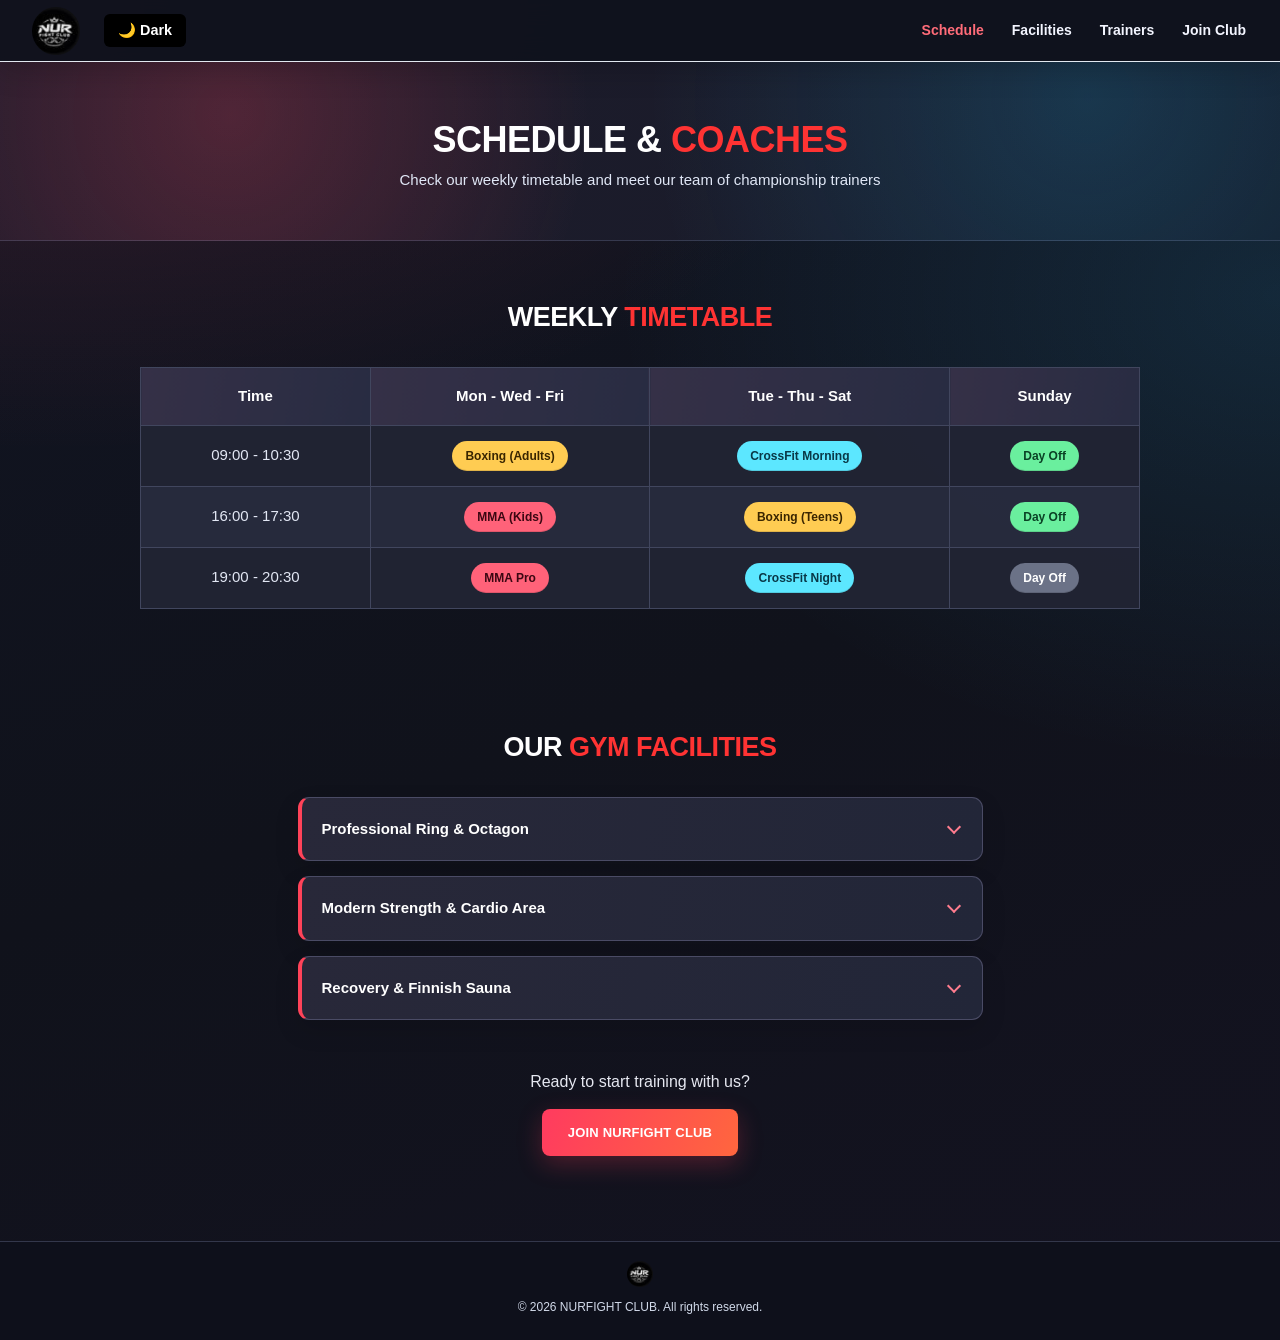
==== commit c4d9d5f3: "Update index.html" ====
--- a/index.html
+++ b/index.html
@@ -116,9 +116,12 @@
     </section>
   </main>
 
-  <footer class="site-footer">
-    <a href="index.html" aria-label="Back to NURFIGHT CLUB home"><img src="images/logo.png.png" alt=""></a>
-    <p>© 2026 NURFIGHT CLUB. All rights reserved.</p>
+ <footer class="site-footer">
+  <a href="index.html" aria-label="Back to NURFIGHT CLUB home">
+    <img src="logo.png.png" alt="NURFIGHT CLUB">
+  </a>
+  <p>© 2026 NURFIGHT CLUB. All rights reserved.</p>
+</footer>
   </footer>
 </body>
 </html>
